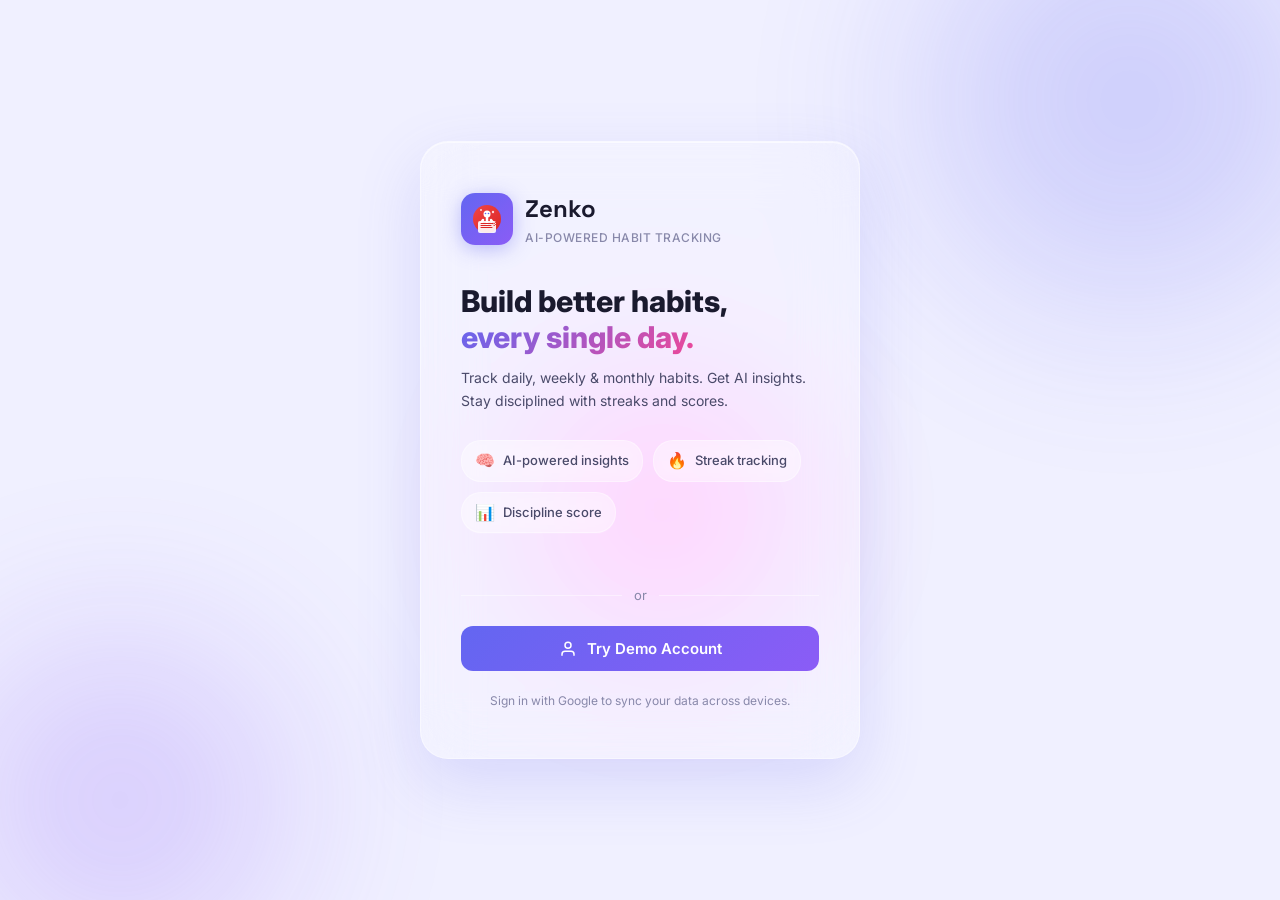
==== habit-tracker/index.html @ f81b82a5 "feat: prepare for production deployment - Replace Gemini with OpenRouter (GPT-3.5 Turbo) integration" ====
<!DOCTYPE html>
<html lang="en" data-theme="light">
<head>
  <!-- Apply saved theme BEFORE any paint to avoid flash -->
  <script>(function(){var t=localStorage.getItem('hf_theme')||'light';document.documentElement.setAttribute('data-theme',t);}());</script>
  <meta charset="UTF-8" />
  <meta name="viewport" content="width=device-width, initial-scale=1.0" />
  <title>Zenko – AI Habit Tracker</title>
  <meta name="description" content="Track your daily, weekly, and monthly habits with AI-powered insights, streaks, and discipline scores." />
  <link rel="preconnect" href="https://fonts.googleapis.com" />
  <link rel="preconnect" href="https://fonts.gstatic.com" crossorigin />
  <link href="https://fonts.googleapis.com/css2?family=Inter:wght@300;400;500;600;700;800;900&family=Space+Grotesk:wght@400;500;600;700&display=swap" rel="stylesheet" />
  <link rel="stylesheet" href="style.css" />
  <!-- Google Identity Services SDK -->
  <script src="https://accounts.google.com/gsi/client" async defer></script>
  <!-- ⬇ Real Google OAuth Client ID for Zenko -->
  <script>window.GOOGLE_CLIENT_ID = '1030369850903-aqsp9h3spff8b8r5gfec13eg83pk0k6g.apps.googleusercontent.com';</script>
</head>
<body>

  <!-- ═══════════════════════════════════════
       AUTH SCREEN
  ═══════════════════════════════════════ -->
  <div class="auth-screen" id="authScreen">
    <div class="auth-bg">
      <div class="auth-orb orb1"></div>
      <div class="auth-orb orb2"></div>
      <div class="auth-orb orb3"></div>
    </div>
    <div class="auth-card">
      <div class="auth-logo">
        <div class="logo-icon">
          <svg width="32" height="32" viewBox="0 0 32 32" fill="none">
            <!-- Purple gradient background circle -->
            <defs>
              <linearGradient id="logoGrad" x1="4" y1="3" x2="28" y2="29" gradientUnits="userSpaceOnUse">
                <stop stop-color="#ef4444"/>
                <stop offset="1" stop-color="#dc2626"/>
              </linearGradient>
            </defs>
            <circle cx="16" cy="16" r="14" fill="url(#logoGrad)" />

            <!-- Person icon - focused worker/tracker -->
            <!-- Head -->
            <circle cx="16" cy="11" r="3.5" fill="white" />
            <!-- Body -->
            <path d="M16 14.5 L16 21" stroke="white" stroke-width="2.5" stroke-linecap="round"/>
            <!-- Arms holding notebook/tracker -->
            <path d="M12 17 L10 20 M20 17 L22 20" stroke="white" stroke-width="2.5" stroke-linecap="round"/>
            <!-- Notebook/tracker in hands -->
            <rect x="7" y="18" width="18" height="12" rx="2" fill="white" opacity="0.9"/>
            <!-- Checklist lines on tracker -->
            <line x1="10" y1="20.5" x2="22" y2="20.5" stroke="#dc2626" stroke-width="1" stroke-linecap="round"/>
            <line x1="10" y1="22.5" x2="20" y2="22.5" stroke="#dc2626" stroke-width="1" stroke-linecap="round"/>
            <line x1="10" y1="24.5" x2="21" y2="24.5" stroke="#dc2626" stroke-width="1" stroke-linecap="round"/>
            <!-- Checkmarks on completed tasks -->
            <path d="M22.5 20 L23.2 20.7 L24.5 19.4" stroke="#dc2626" stroke-width="1" stroke-linecap="round" stroke-linejoin="round" fill="none"/>
            <path d="M22.5 22 L23.2 22.7 L24.5 21.4" stroke="#dc2626" stroke-width="1" stroke-linecap="round" stroke-linejoin="round" fill="none"/>
            <!-- Focus sparkles (concentration/dedication) -->
            <circle cx="10" cy="7" r="1" fill="rgba(255,255,255,0.8)"/>
            <circle cx="22" cy="9" r="1.2" fill="rgba(255,255,255,0.8)"/>
            <!-- Eyes focused (determined look) -->
            <circle cx="14.5" cy="10.5" r="0.8" fill="#6366f1"/>
            <circle cx="17.5" cy="10.5" r="0.8" fill="#6366f1"/>
          </svg>
        </div>
        <div>
          <h1 class="auth-brand">Zenko</h1>
          <p class="auth-tagline">AI-Powered Habit Tracking</p>
        </div>
      </div>

      <div class="auth-hero">
        <h2 class="auth-title">Build better habits,<br /><span class="gradient-text">every single day.</span></h2>
        <p class="auth-desc">Track daily, weekly & monthly habits. Get AI insights. Stay disciplined with streaks and scores.</p>
      </div>

      <div class="auth-features">
        <div class="auth-feature"><span class="feat-icon">🧠</span><span>AI-powered insights</span></div>
        <div class="auth-feature"><span class="feat-icon">🔥</span><span>Streak tracking</span></div>
        <div class="auth-feature"><span class="feat-icon">📊</span><span>Discipline score</span></div>
      </div>

      <div class="auth-actions">
        <!-- Real Google Sign-In button rendered by Google Identity Services SDK -->
        <div id="googleOneTapContainer"></div>

        <div class="auth-divider"><span>or</span></div>

        <button class="demo-btn" id="demoSignInBtn">
          <svg width="18" height="18" viewBox="0 0 24 24" fill="none" stroke="currentColor" stroke-width="2">
            <path d="M20 21v-2a4 4 0 0 0-4-4H8a4 4 0 0 0-4 4v2"/>
            <circle cx="12" cy="7" r="4"/>
          </svg>
          Try Demo Account
        </button>
      </div>

      <p class="auth-note">Sign in with Google to sync your data across devices.</p>
    </div>
  </div>

  <!-- ═══════════════════════════════════════
       MAIN APP
  ═══════════════════════════════════════ -->
  <div class="app" id="mainApp" style="display:none;">

    <!-- SIDEBAR -->
    <aside class="sidebar" id="sidebar">
      <div class="sidebar-top">
        <div class="sidebar-logo">
          <div class="logo-icon-sm">
            <svg width="20" height="20" viewBox="0 0 32 32" fill="none">
              <!-- Purple gradient background circle -->
              <defs>
                <linearGradient id="logoGrad2" x1="4" y1="3" x2="28" y2="29" gradientUnits="userSpaceOnUse">
                  <stop stop-color="#6366f1"/>
                  <stop offset="1" stop-color="#8b5cf6"/>
                </linearGradient>
              </defs>
              <circle cx="16" cy="16" r="14" fill="url(#logoGrad2)" />

              <!-- Person icon - focused worker/tracker -->
              <!-- Head -->
              <circle cx="16" cy="11" r="3.5" fill="white" />
              <!-- Body -->
              <path d="M16 14.5 L16 21" stroke="white" stroke-width="2.5" stroke-linecap="round"/>
              <!-- Arms holding notebook/tracker -->
              <path d="M12 17 L10 20 M20 17 L22 20" stroke="white" stroke-width="2.5" stroke-linecap="round"/>
              <!-- Notebook/tracker in hands -->
              <rect x="7" y="18" width="18" height="12" rx="2" fill="white" opacity="0.9"/>
              <!-- Checklist lines on tracker -->
              <line x1="10" y1="20.5" x2="22" y2="20.5" stroke="#6366f1" stroke-width="1" stroke-linecap="round"/>
              <line x1="10" y1="22.5" x2="20" y2="22.5" stroke="#6366f1" stroke-width="1" stroke-linecap="round"/>
              <line x1="10" y1="24.5" x2="21" y2="24.5" stroke="#6366f1" stroke-width="1" stroke-linecap="round"/>
              <!-- Checkmarks on completed tasks -->
              <path d="M22.5 20 L23.2 20.7 L24.5 19.4" stroke="#6366f1" stroke-width="1" stroke-linecap="round" stroke-linejoin="round" fill="none"/>
              <path d="M22.5 22 L23.2 22.7 L24.5 21.4" stroke="#6366f1" stroke-width="1" stroke-linecap="round" stroke-linejoin="round" fill="none"/>
              <!-- Focus sparkles -->
              <circle cx="10" cy="7" r="1" fill="rgba(255,255,255,0.8)"/>
              <circle cx="22" cy="9" r="1.2" fill="rgba(255,255,255,0.8)"/>
              <!-- Eyes focused -->
              <circle cx="14.5" cy="10.5" r="0.8" fill="#dc2626"/>
              <circle cx="17.5" cy="10.5" r="0.8" fill="#dc2626"/>
            </svg>
          </div>
          <span class="logo-text">Zenko</span>
        </div>
        <button class="sidebar-close" id="sidebarClose">
          <svg width="18" height="18" viewBox="0 0 24 24" fill="none" stroke="currentColor" stroke-width="2">
            <line x1="18" y1="6" x2="6" y2="18"/><line x1="6" y1="6" x2="18" y2="18"/>
          </svg>
        </button>
      </div>

      <nav class="sidebar-nav">
        <button class="nav-btn active" data-view="dashboard" id="navDashboard">
          <svg width="18" height="18" viewBox="0 0 24 24" fill="none" stroke="currentColor" stroke-width="2">
            <rect x="3" y="3" width="7" height="7" rx="1"/><rect x="14" y="3" width="7" height="7" rx="1"/>
            <rect x="14" y="14" width="7" height="7" rx="1"/><rect x="3" y="14" width="7" height="7" rx="1"/>
          </svg>
          <span>Dashboard</span>
        </button>
        <button class="nav-btn" data-view="today" id="navToday">
          <svg width="18" height="18" viewBox="0 0 24 24" fill="none" stroke="currentColor" stroke-width="2">
            <circle cx="12" cy="12" r="10"/><polyline points="12 6 12 12 16 14"/>
          </svg>
          <span>Today</span>
          <span class="nav-badge" id="todayBadge">0</span>
        </button>
        <button class="nav-btn" data-view="weekly" id="navWeekly">
          <svg width="18" height="18" viewBox="0 0 24 24" fill="none" stroke="currentColor" stroke-width="2">
            <rect x="3" y="4" width="18" height="18" rx="2"/><line x1="16" y1="2" x2="16" y2="6"/>
            <line x1="8" y1="2" x2="8" y2="6"/><line x1="3" y1="10" x2="21" y2="10"/>
          </svg>
          <span>Weekly</span>
        </button>
        <button class="nav-btn" data-view="monthly" id="navMonthly">
          <svg width="18" height="18" viewBox="0 0 24 24" fill="none" stroke="currentColor" stroke-width="2">
            <rect x="3" y="4" width="18" height="18" rx="2"/><line x1="16" y1="2" x2="16" y2="6"/>
            <line x1="8" y1="2" x2="8" y2="6"/><line x1="3" y1="10" x2="21" y2="10"/>
            <line x1="3" y1="16" x2="21" y2="16"/>
          </svg>
          <span>Monthly</span>
        </button>
        <button class="nav-btn" data-view="ai" id="navAI">
          <svg width="18" height="18" viewBox="0 0 24 24" fill="none" stroke="currentColor" stroke-width="2">
            <path d="M12 2a7 7 0 0 1 7 7c0 2.38-1.19 4.47-3 5.74V17a1 1 0 0 1-1 1H9a1 1 0 0 1-1-1v-2.26C6.19 13.47 5 11.38 5 9a7 7 0 0 1 7-7z"/>
            <line x1="9" y1="21" x2="15" y2="21"/>
          </svg>
          <span>AI Coach</span>
          <span class="ai-badge">AI</span>
        </button>
        <button class="nav-btn" data-view="social" id="navSocial">
          <svg width="18" height="18" viewBox="0 0 24 24" fill="none" stroke="currentColor" stroke-width="2">
            <path d="M17 21v-2a4 4 0 0 0-4-4H5a4 4 0 0 0-4 4v2"/><circle cx="9" cy="7" r="4"/>
            <path d="M23 21v-2a4 4 0 0 0-3-3.87"/><path d="M16 3.13a4 4 0 0 1 0 7.75"/>
          </svg>
          <span>Social</span>
          <span class="nav-badge" id="socialBadge" style="display:none">!</span>
        </button>
        <button class="nav-btn" data-view="game" id="navGame">
          <svg width="18" height="18" viewBox="0 0 24 24" fill="none" stroke="currentColor" stroke-width="2">
            <rect x="2" y="6" width="20" height="12" rx="2"/>
            <path d="M10 10h4m-2-2v4"/><circle cx="17.5" cy="12" r=".5" fill="currentColor"/>
          </svg>
          <span>Game</span>
          <span class="ai-badge" style="background:linear-gradient(135deg,#f97316,#eab308)">XP</span>
        </button>
        <button class="nav-btn" data-view="habits" id="navHabits">
          <svg width="18" height="18" viewBox="0 0 24 24" fill="none" stroke="currentColor" stroke-width="2">
            <line x1="8" y1="6" x2="21" y2="6"/><line x1="8" y1="12" x2="21" y2="12"/>
            <line x1="8" y1="18" x2="21" y2="18"/><line x1="3" y1="6" x2="3.01" y2="6"/>
            <line x1="3" y1="12" x2="3.01" y2="12"/><line x1="3" y1="18" x2="3.01" y2="18"/>
          </svg>
          <span>All Habits</span>
        </button>
      </nav>

      <div class="sidebar-bottom">
        <div class="user-card" id="sidebarUser">
          <img class="user-avatar" id="sidebarAvatar" src="" alt="User" />
          <div class="user-info">
            <div class="user-name" id="sidebarName">User</div>
            <div class="user-email" id="sidebarEmail">user@email.com</div>
          </div>
        </div>
        <button class="signout-btn" id="signOutBtn">
          <svg width="16" height="16" viewBox="0 0 24 24" fill="none" stroke="currentColor" stroke-width="2">
            <path d="M9 21H5a2 2 0 0 1-2-2V5a2 2 0 0 1 2-2h4"/>
            <polyline points="16 17 21 12 16 7"/><line x1="21" y1="12" x2="9" y2="12"/>
          </svg>
          Sign Out
        </button>
      </div>
    </aside>

    <!-- MAIN CONTENT -->
    <div class="main-wrapper">

      <!-- TOPBAR -->
      <header class="topbar">
        <button class="menu-btn" id="menuBtn">
          <svg width="22" height="22" viewBox="0 0 24 24" fill="none" stroke="currentColor" stroke-width="2">
            <line x1="3" y1="6" x2="21" y2="6"/><line x1="3" y1="12" x2="21" y2="12"/><line x1="3" y1="18" x2="21" y2="18"/>
          </svg>
        </button>
        <div class="topbar-title">
          <h1 class="page-title" id="pageTitle">Dashboard</h1>
          <p class="page-date" id="pageDate"></p>
        </div>
        <div class="topbar-actions">
          <button class="add-btn" id="addHabitTopBtn">
            <svg width="16" height="16" viewBox="0 0 24 24" fill="none" stroke="currentColor" stroke-width="2.5">
              <line x1="12" y1="5" x2="12" y2="19"/><line x1="5" y1="12" x2="19" y2="12"/>
            </svg>
            <span>Add Habit</span>
          </button>
          <button class="theme-btn" id="themeToggle" title="Toggle theme">
            <svg class="sun-icon" width="18" height="18" viewBox="0 0 24 24" fill="none" stroke="currentColor" stroke-width="2">
              <circle cx="12" cy="12" r="5"/>
              <line x1="12" y1="1" x2="12" y2="3"/><line x1="12" y1="21" x2="12" y2="23"/>
              <line x1="4.22" y1="4.22" x2="5.64" y2="5.64"/><line x1="18.36" y1="18.36" x2="19.78" y2="19.78"/>
              <line x1="1" y1="12" x2="3" y2="12"/><line x1="21" y1="12" x2="23" y2="12"/>
              <line x1="4.22" y1="19.78" x2="5.64" y2="18.36"/><line x1="18.36" y1="5.64" x2="19.78" y2="4.22"/>
            </svg>
            <svg class="moon-icon" width="18" height="18" viewBox="0 0 24 24" fill="none" stroke="currentColor" stroke-width="2" style="display:none">
              <path d="M21 12.79A9 9 0 1 1 11.21 3 7 7 0 0 0 21 12.79z"/>
            </svg>
          </button>
          <div class="topbar-avatar" id="topbarAvatar">
            <img id="topbarAvatarImg" src="" alt="User" />
          </div>
        </div>
      </header>

      <!-- VIEWS CONTAINER -->
      <main class="content">

        <!-- ──────── DASHBOARD VIEW ──────── -->
        <section class="view active" id="dashboardView">
          <!-- Stats Row -->
          <div class="stats-grid">
            <div class="stat-card" id="statTotal">
              <div class="stat-icon purple">
                <svg width="22" height="22" viewBox="0 0 24 24" fill="none" stroke="currentColor" stroke-width="2">
                  <path d="M9 11l3 3L22 4"/><path d="M21 12v7a2 2 0 0 1-2 2H5a2 2 0 0 1-2-2V5a2 2 0 0 1 2-2h11"/>
                </svg>
              </div>
              <div class="stat-info">
                <div class="stat-value" id="statTotalVal">0</div>
                <div class="stat-label">Total Habits</div>
              </div>
            </div>
            <div class="stat-card" id="statToday">
              <div class="stat-icon green">
                <svg width="22" height="22" viewBox="0 0 24 24" fill="none" stroke="currentColor" stroke-width="2">
                  <polyline points="20 6 9 17 4 12"/>
                </svg>
              </div>
              <div class="stat-info">
                <div class="stat-value" id="statTodayVal">0</div>
                <div class="stat-label">Done Today</div>
              </div>
            </div>
            <div class="stat-card" id="statStreak">
              <div class="stat-icon orange">
                <svg width="22" height="22" viewBox="0 0 24 24" fill="none" stroke="currentColor" stroke-width="2">
                  <path d="M8.5 14.5A2.5 2.5 0 0 0 11 12c0-1.38-.5-2-1-3-1.072-2.143-.224-4.054 2-6 .5 2.5 2 4.9 4 6.5 2 1.6 3 3.5 3 5.5a7 7 0 1 1-14 0c0-1.153.433-2.294 1-3a2.5 2.5 0 0 0 2.5 2.5z"/>
                </svg>
              </div>
              <div class="stat-info">
                <div class="stat-value" id="statStreakVal">0</div>
                <div class="stat-label">Best Streak</div>
              </div>
            </div>
            <div class="stat-card highlight" id="statDiscipline">
              <div class="stat-icon blue">
                <svg width="22" height="22" viewBox="0 0 24 24" fill="none" stroke="currentColor" stroke-width="2">
                  <line x1="18" y1="20" x2="18" y2="10"/><line x1="12" y1="20" x2="12" y2="4"/>
                  <line x1="6" y1="20" x2="6" y2="14"/>
                </svg>
              </div>
              <div class="stat-info">
                <div class="stat-value" id="statDisciplineVal">0%</div>
                <div class="stat-label">Discipline Score</div>
              </div>
            </div>
          </div>

          <!-- Progress Bar -->
          <div class="progress-section card">
            <div class="progress-header">
              <div>
                <h3 class="card-title">Today's Progress</h3>
                <p class="card-subtitle" id="progressSubtitle">Complete your habits to build momentum</p>
              </div>
              <div class="progress-pct" id="progressPct">0%</div>
            </div>
            <div class="progress-bar-wrap">
              <div class="progress-bar-track">
                <div class="progress-bar-fill" id="progressBarFill" style="width:0%"></div>
              </div>
            </div>
            <div class="progress-dots" id="progressDots"></div>
          </div>

          <!-- Two-column: Today's Habits + Weekly Heatmap -->
          <div class="dash-grid">
            <div class="card">
              <div class="card-header">
                <h3 class="card-title">Today's Habits</h3>
                <button class="add-mini-btn" id="addFromDash">+ Add</button>
              </div>
              <div class="dash-habits-list" id="dashHabitsList">
                <div class="empty-state">
                  <div class="empty-icon">📋</div>
                  <p>No habits yet.<br/>Add your first habit!</p>
                </div>
              </div>
            </div>
            <div class="card">
              <div class="card-header">
                <h3 class="card-title">Weekly Overview</h3>
              </div>
              <div class="weekly-heatmap" id="weeklyHeatmap"></div>
              <div class="heatmap-legend">
                <span>Less</span>
                <div class="legend-dots">
                  <div class="ld ld0"></div><div class="ld ld1"></div>
                  <div class="ld ld2"></div><div class="ld ld3"></div>
                </div>
                <span>More</span>
              </div>
            </div>
          </div>

          <!-- Streaks Leaderboard -->
          <div class="card">
            <div class="card-header">
              <h3 class="card-title">🏆 Streak Leaderboard</h3>
            </div>
            <div class="streak-list" id="streakList"></div>
          </div>
        </section>

        <!-- ──────── TODAY VIEW ──────── -->
        <section class="view" id="todayView">
          <div class="view-intro card">
            <div class="view-intro-content">
              <div>
                <h2 class="view-intro-title" id="todayGreeting">Good Morning! 👋</h2>
                <p class="view-intro-sub">Here are your habits for today. Check them off as you complete them.</p>
              </div>
              <div class="today-score">
                <div class="score-ring" id="scoreRing">
                  <svg width="80" height="80" viewBox="0 0 80 80">
                    <circle cx="40" cy="40" r="32" fill="none" stroke="var(--border)" stroke-width="6"/>
                    <circle cx="40" cy="40" r="32" fill="none" stroke="url(#scoreGrad)" stroke-width="6"
                      stroke-dasharray="201" stroke-dashoffset="201" id="scoreCircle"
                      stroke-linecap="round" transform="rotate(-90 40 40)"/>
                    <defs>
                      <linearGradient id="scoreGrad" x1="0" y1="0" x2="1" y2="1">
                        <stop offset="0%" stop-color="#ef4444"/>
                        <stop offset="100%" stop-color="#dc2626"/>
                      </linearGradient>
                    </defs>
                  </svg>
                  <div class="score-text" id="scoreText">0%</div>
                </div>
              </div>
            </div>
          </div>

          <div class="filter-tabs">
            <button class="filter-tab active" data-filter="all">All</button>
            <button class="filter-tab" data-filter="daily">Daily</button>
            <button class="filter-tab" data-filter="weekly">Weekly</button>
            <button class="filter-tab" data-filter="monthly">Monthly</button>
          </div>

          <div class="habits-check-list" id="todayHabitsList">
            <div class="empty-state">
              <div class="empty-icon">🎯</div>
              <p>No habits for today. Add one!</p>
            </div>
          </div>
        </section>

        <!-- ──────── WEEKLY VIEW ──────── -->
        <section class="view" id="weeklyView">
          <div class="week-nav card">
            <button class="week-arrow" id="prevWeek">
              <svg width="16" height="16" viewBox="0 0 24 24" fill="none" stroke="currentColor" stroke-width="2">
                <polyline points="15 18 9 12 15 6"/>
              </svg>
            </button>
            <h3 id="weekLabel">This Week</h3>
            <button class="week-arrow" id="nextWeek">
              <svg width="16" height="16" viewBox="0 0 24 24" fill="none" stroke="currentColor" stroke-width="2">
                <polyline points="9 18 15 12 9 6"/>
              </svg>
            </button>
          </div>
          <div class="week-grid-wrapper card">
            <div class="week-grid" id="weekGrid">
              <!-- Generated by JS -->
            </div>
          </div>
        </section>

        <!-- ──────── MONTHLY VIEW ──────── -->
        <section class="view" id="monthlyView">
          <div class="month-nav card">
            <button class="week-arrow" id="prevMonth">
              <svg width="16" height="16" viewBox="0 0 24 24" fill="none" stroke="currentColor" stroke-width="2">
                <polyline points="15 18 9 12 15 6"/>
              </svg>
            </button>
            <h3 id="monthLabel">April 2026</h3>
            <button class="week-arrow" id="nextMonth">
              <svg width="16" height="16" viewBox="0 0 24 24" fill="none" stroke="currentColor" stroke-width="2">
                <polyline points="9 18 15 12 9 6"/>
              </svg>
            </button>
          </div>
          <div class="month-grid-wrapper card">
            <div class="month-habit-select">
              <label class="select-label">Viewing habit:</label>
              <select class="habit-select" id="monthHabitSelect">
                <option value="">Select a habit...</option>
              </select>
            </div>
            <div class="month-calendar" id="monthCalendar"></div>
          </div>
          <div class="month-stats-row" id="monthStatsRow"></div>
        </section>



        <!-- ──────── AI COACH VIEW (upgraded) ──────── -->
        <section class="view" id="aiView">
          <div class="ai-header card">
            <div class="ai-header-content">
              <div class="ai-avatar">
                <svg width="28" height="28" viewBox="0 0 24 24" fill="none" stroke="white" stroke-width="2">
                  <path d="M12 2a7 7 0 0 1 7 7c0 2.38-1.19 4.47-3 5.74V17a1 1 0 0 1-1 1H9a1 1 0 0 1-1-1v-2.26C6.19 13.47 5 11.38 5 9a7 7 0 0 1 7-7z"/>
                  <line x1="9" y1="21" x2="15" y2="21"/>
                </svg>
              </div>
              <div>
                <h2 class="ai-title">AI Coach <span id="aiKeyBadge" class="ai-key-badge">Demo Mode</span></h2>
                <p class="ai-subtitle">Real OpenRouter AI (GPT-3.5 Turbo) · Habit Autopsy · DNA Profile · Predictive Alerts</p>
              </div>
            </div>
            <button class="refresh-ai-btn" id="refreshAI">
              <svg width="16" height="16" viewBox="0 0 24 24" fill="none" stroke="currentColor" stroke-width="2">
                <polyline points="23 4 23 10 17 10"/><path d="M20.49 15a9 9 0 1 1-2.12-9.36L23 10"/>
              </svg> Refresh
            </button>
          </div>
          <!-- AI Insights Grid -->
          <div class="ai-grid" id="aiInsightsGrid"></div>
          <!-- Habit Autopsy -->
          <div class="card ai-feature-card">
            <div class="card-header">
              <div><h3 class="card-title">🔬 Habit Autopsy</h3><p class="card-subtitle">When a streak breaks, AI tells you exactly what went wrong</p></div>
              <button class="ai-action-btn" id="runAutopsyBtn">Analyze</button>
            </div>
            <div class="ai-select-row">
              <select class="form-select" id="autopsyHabitSelect" style="flex:1"><option value="">Select a habit...</option></select>
              <input type="text" class="form-input" id="autopsyReason" placeholder="What happened? (optional)" style="flex:2" />
            </div>
            <div class="ai-result" id="autopsyResult" style="display:none"></div>
          </div>
          <!-- Habit DNA -->
          <div class="card ai-feature-card">
            <div class="card-header">
              <div><h3 class="card-title">🧬 Habit DNA Profile</h3><p class="card-subtitle">Your personal habit personality with custom strategies</p></div>
              <button class="ai-action-btn" id="runDNABtn">Generate</button>
            </div>
            <div class="ai-result" id="dnaResult" style="display:none"></div>
          </div>
          <!-- Predictive Alerts -->
          <div class="card ai-feature-card">
            <div class="card-header">
              <div><h3 class="card-title">⚡ Predictive Failure Alerts</h3><p class="card-subtitle">AI detects warning signs before you skip a habit</p></div>
              <button class="ai-action-btn" id="runAlertBtn">Scan Now</button>
            </div>
            <div class="ai-result" id="alertResult" style="display:none"></div>
          </div>
          <!-- AI Chat -->
          <div class="ai-chat card">
            <h3 class="card-title">💬 Ask Your AI Coach</h3>
            <div class="chat-messages" id="chatMessages">
              <div class="chat-msg ai-msg"><div class="chat-bubble">Hi! I'm your AI Habit Coach powered by OpenRouter (GPT-3.5 Turbo). Ask me anything about your habits!</div></div>
            </div>
            <div class="chat-input-row">
              <input class="chat-input" id="chatInput" type="text" placeholder="Ask about your habits..." />
              <button class="chat-send" id="chatSend">
                <svg width="18" height="18" viewBox="0 0 24 24" fill="none" stroke="currentColor" stroke-width="2">
                  <line x1="22" y1="2" x2="11" y2="13"/><polygon points="22 2 15 22 11 13 2 9 22 2"/>
                </svg>
              </button>
            </div>
          </div>
        </section>

        <!-- ──────── SOCIAL VIEW ──────── -->
        <section class="view" id="socialView">
          <div class="social-header card">
            <h2 class="card-title" style="font-size:20px">🌍 Social Hub</h2>
            <p class="card-subtitle">Duels · Accountability Bonds · Anonymous Global Feed</p>
          </div>
          <div class="social-tabs">
            <button class="social-tab active" data-stab="feed">📡 Live Feed</button>
            <button class="social-tab" data-stab="duels">⚔️ Habit Duels</button>
            <button class="social-tab" data-stab="bonds">🤝 Accountability</button>
          </div>
          <!-- Feed -->
          <div class="social-panel active" id="stab-feed">
            <div class="card" style="padding:16px">
              <div class="card-header">
                <div><h3 class="card-title">🌐 Global Habit Feed</h3><p class="card-subtitle">Real-time anonymous completions from around the world</p></div>
                <div class="feed-live-dot"><span></span>LIVE</div>
              </div>
              <div class="feed-list" id="globalFeed"><div class="feed-loading">🔄 Loading feed...</div></div>
            </div>
          </div>
          <!-- Duels -->
          <div class="social-panel" id="stab-duels">
            <div class="card">
              <div class="card-header">
                <div><h3 class="card-title">⚔️ Habit Duels</h3><p class="card-subtitle">Challenge anyone to a 30-day duel. Loser sends a reward!</p></div>
                <button class="ai-action-btn" id="createDuelBtn">+ New Duel</button>
              </div>
              <div id="duelsList"><div class="feed-loading">Loading duels...</div></div>
            </div>
            <div class="card" id="joinDuelCard">
              <h3 class="card-title">🔗 Join a Duel</h3>
              <div class="ai-select-row" style="margin-top:12px">
                <input type="text" class="form-input" id="duelCodeInput" placeholder="Enter invite code (e.g. AB12CD34)" style="flex:2" />
                <button class="ai-action-btn" id="joinDuelBtn">Join</button>
              </div>
            </div>
          </div>
          <!-- Bonds -->
          <div class="social-panel" id="stab-bonds">
            <div class="card">
              <div class="card-header">
                <div><h3 class="card-title">🤝 Accountability Bonds</h3><p class="card-subtitle">If either person misses — both lose their streak. Real accountability.</p></div>
                <button class="ai-action-btn" id="createBondBtn">+ New Bond</button>
              </div>
              <div id="bondsList"><div class="feed-loading">Loading bonds...</div></div>
            </div>
          </div>
        </section>

        <!-- ──────── GAME VIEW ──────── -->
        <section class="view" id="gameView">
          <!-- XP / Level Card -->
          <div class="game-level-card card">
            <div class="level-left">
              <div class="level-badge" id="levelBadge">Lv.1</div>
              <div>
                <div class="level-title" id="levelTitle">Habit Novice</div>
                <div class="level-xp" id="levelXP">0 / 100 XP</div>
              </div>
            </div>
            <div class="level-right">
              <div class="token-group">
                <span class="token-icon">🛡️</span>
                <span id="tokenCount">3</span>
                <span class="token-label">Freeze Tokens</span>
              </div>
            </div>
          </div>
          <div class="level-bar-track"><div class="level-bar-fill" id="levelBarFill" style="width:0%"></div></div>

          <!-- Skill Trees -->
          <div class="card">
            <h3 class="card-title" style="margin-bottom:16px">🌳 Skill Trees</h3>
            <div class="skill-trees-grid">
              <div class="skill-tree" data-skill="health">
                <div class="skill-tree-icon">❤️</div>
                <div class="skill-tree-name">Health</div>
                <div class="skill-tree-level" id="healthLevel">Level 1</div>
                <div class="skill-bar-track"><div class="skill-bar-fill" id="healthBar" style="width:0%;background:linear-gradient(90deg,#ef4444,#f97316)"></div></div>
                <div class="skill-unlocks" id="healthUnlocks">🔒 Keep going to unlock</div>
              </div>
              <div class="skill-tree" data-skill="mind">
                <div class="skill-tree-icon">🧠</div>
                <div class="skill-tree-name">Mind</div>
                <div class="skill-tree-level" id="mindLevel">Level 1</div>
                <div class="skill-bar-track"><div class="skill-bar-fill" id="mindBar" style="width:0%;background:linear-gradient(90deg,#6366f1,#8b5cf6)"></div></div>
                <div class="skill-unlocks" id="mindUnlocks">🔒 Keep going to unlock</div>
              </div>
              <div class="skill-tree" data-skill="wealth">
                <div class="skill-tree-icon">💰</div>
                <div class="skill-tree-name">Wealth</div>
                <div class="skill-tree-level" id="wealthLevel">Level 1</div>
                <div class="skill-bar-track"><div class="skill-bar-fill" id="wealthBar" style="width:0%;background:linear-gradient(90deg,#22c55e,#14b8a6)"></div></div>
                <div class="skill-unlocks" id="wealthUnlocks">🔒 Keep going to unlock</div>
              </div>
            </div>
          </div>

          <!-- Streak Insurance -->
          <div class="card">
            <div class="card-header">
              <div><h3 class="card-title">🛡️ Streak Insurance</h3><p class="card-subtitle">Use a freeze token to protect a streak when you miss a day</p></div>
              <button class="ai-action-btn" id="useTokenBtn">Use Token 🛡️</button>
            </div>
            <div class="token-info">
              <div class="token-display" id="tokenDisplay"></div>
              <p class="token-tip">Earn tokens by completing <strong>bonus habits</strong> or achieving <strong>7-day streaks</strong></p>
            </div>
          </div>

          <!-- Habit Quests -->
          <div class="card">
            <div class="card-header">
              <div><h3 class="card-title">⚡ Habit Quests</h3><p class="card-subtitle">Weekly AI-generated challenges with XP rewards</p></div>
              <button class="ai-action-btn" id="refreshQuestsBtn">New Quests</button>
            </div>
            <div class="quests-grid" id="questsGrid"><div class="feed-loading">Loading quests...</div></div>
          </div>
        </section>

        <!-- ──────── ALL HABITS VIEW ──────── -->
        <section class="view" id="habitsView">
          <div class="habits-toolbar">
            <div class="search-wrap">
              <svg width="16" height="16" viewBox="0 0 24 24" fill="none" stroke="currentColor" stroke-width="2">
                <circle cx="11" cy="11" r="8"/><line x1="21" y1="21" x2="16.65" y2="16.65"/>
              </svg>
              <input type="text" class="search-input" id="habitSearch" placeholder="Search habits..." />
            </div>
            <div class="filter-tabs">
              <button class="filter-tab active" data-freq="all">All</button>
              <button class="filter-tab" data-freq="daily">Daily</button>
              <button class="filter-tab" data-freq="weekly">Weekly</button>
              <button class="filter-tab" data-freq="monthly">Monthly</button>
            </div>
          </div>
          <div class="all-habits-grid" id="allHabitsGrid">
            <div class="empty-state">
              <div class="empty-icon">📝</div>
              <p>No habits yet. Create your first one!</p>
              <button class="btn-primary mt-2" id="addFromHabits">+ Add Habit</button>
            </div>
          </div>
        </section>

      </main>
    </div>

    <!-- FAB -->
    <button class="fab" id="fabBtn">
      <svg width="24" height="24" viewBox="0 0 24 24" fill="none" stroke="currentColor" stroke-width="2.5">
        <line x1="12" y1="5" x2="12" y2="19"/><line x1="5" y1="12" x2="19" y2="12"/>
      </svg>
    </button>
  </div>

  <!-- ═══════════════════════════════════════
       ADD / EDIT HABIT MODAL
  ═══════════════════════════════════════ -->
  <div class="modal-overlay" id="habitModalOverlay">
    <div class="modal-box" id="habitModal">
      <div class="modal-header">
        <h3 class="modal-title" id="modalTitle">Add New Habit</h3>
        <button class="modal-close" id="modalClose">
          <svg width="18" height="18" viewBox="0 0 24 24" fill="none" stroke="currentColor" stroke-width="2">
            <line x1="18" y1="6" x2="6" y2="18"/><line x1="6" y1="6" x2="18" y2="18"/>
          </svg>
        </button>
      </div>
      <form class="modal-form" id="habitForm" novalidate>
        <div class="form-group">
          <label class="form-label">Habit Name *</label>
          <div class="input-with-emoji">
            <button type="button" class="emoji-picker-btn" id="emojiBtn">😊</button>
            <input type="text" class="form-input" id="habitName" placeholder="e.g., Morning Run" required maxlength="50" />
          </div>
          <div class="emoji-grid" id="emojiGrid" style="display:none"></div>
        </div>
        <div class="form-row">
          <div class="form-group">
            <label class="form-label">Category</label>
            <select class="form-select" id="habitCategory">
              <option value="health">🏃 Health & Fitness</option>
              <option value="mind">🧘 Mindfulness</option>
              <option value="learn">📚 Learning</option>
              <option value="work">💼 Productivity</option>
              <option value="social">👥 Social</option>
              <option value="finance">💰 Finance</option>
              <option value="sleep">😴 Sleep</option>
              <option value="custom">⭐ Custom</option>
            </select>
          </div>
          <div class="form-group">
            <label class="form-label">Frequency *</label>
            <div class="freq-pills">
              <label class="freq-pill">
                <input type="radio" name="frequency" value="daily" checked />
                <span>Daily</span>
              </label>
              <label class="freq-pill">
                <input type="radio" name="frequency" value="weekly" />
                <span>Weekly</span>
              </label>
              <label class="freq-pill">
                <input type="radio" name="frequency" value="monthly" />
                <span>Monthly</span>
              </label>
            </div>
          </div>
        </div>
        <div class="form-group" id="timeGroup">
          <label class="form-label">Reminder Time (optional)</label>
          <input type="time" class="form-input" id="habitTime" />
        </div>
        <div class="form-group">
          <label class="form-label">Color</label>
          <div class="color-picker" id="colorPicker">
            <div class="color-dot selected" data-color="#6366f1" style="background:#6366f1"></div>
            <div class="color-dot" data-color="#8b5cf6" style="background:#8b5cf6"></div>
            <div class="color-dot" data-color="#ec4899" style="background:#ec4899"></div>
            <div class="color-dot" data-color="#ef4444" style="background:#ef4444"></div>
            <div class="color-dot" data-color="#f97316" style="background:#f97316"></div>
            <div class="color-dot" data-color="#eab308" style="background:#eab308"></div>
            <div class="color-dot" data-color="#22c55e" style="background:#22c55e"></div>
            <div class="color-dot" data-color="#06b6d4" style="background:#06b6d4"></div>
            <div class="color-dot" data-color="#14b8a6" style="background:#14b8a6"></div>
          </div>
        </div>
        <div class="form-group">
          <label class="form-label">Description (optional)</label>
          <textarea class="form-input form-textarea" id="habitDesc" placeholder="Why is this habit important to you?" rows="2"></textarea>
        </div>
        <div class="modal-footer">
          <button type="button" class="btn-secondary" id="cancelHabit">Cancel</button>
          <button type="submit" class="btn-primary" id="saveHabit">Save Habit</button>
        </div>
      </form>
    </div>
  </div>

  <!-- ═══════════════════════════════════════
       DELETE CONFIRM MODAL
  ═══════════════════════════════════════ -->
  <div class="modal-overlay" id="deleteModalOverlay">
    <div class="modal-box modal-sm">
      <div class="modal-header">
        <h3 class="modal-title">Delete Habit</h3>
      </div>
      <p class="delete-msg">Are you sure you want to delete <strong id="deleteHabitName"></strong>? All data will be lost.</p>
      <div class="modal-footer">
        <button class="btn-secondary" id="cancelDelete">Cancel</button>
        <button class="btn-danger" id="confirmDelete">Delete</button>
      </div>
    </div>
  </div>

  <!-- TOAST -->
  <div class="toast-stack" id="toastStack"></div>

  <script src="app.js"></script>
</body>
</html>
---- habit-tracker/style.css ----
/* ═══════════════════════════════════════
   GLASSMORPHISM DESIGN TOKENS
═══════════════════════════════════════ */
:root {
  --bg: #f0f0ff;
  --bg2: rgba(255,255,255,0.55);
  --bg3: rgba(255,255,255,0.25);
  --border: rgba(255,255,255,0.45);
  --text: #1a1a2e;
  --text2: #4a4a6a;
  --text3: #8888aa;
  --primary: #6366f1;
  --primary-light: rgba(99,102,241,0.12);
  --purple: #8b5cf6;
  --green: #22c55e;
  --orange: #f97316;
  --red: #ef4444;
  --blue: #3b82f6;
  --teal: #14b8a6;
  --glass: rgba(255,255,255,0.18);
  --glass-border: rgba(255,255,255,0.35);
  --glass-shadow: 0 8px 32px rgba(99,102,241,0.18);
  --shadow: 0 4px 24px rgba(99,102,241,0.12);
  --shadow-lg: 0 12px 48px rgba(99,102,241,0.22);
  --radius: 20px;
  --radius-sm: 12px;
  --radius-xs: 8px;
  --sidebar-w: 240px;
  --transition: 0.24s cubic-bezier(.4,0,.2,1);
}
html[data-theme="dark"] {
  --bg: #0a0a1a;
  --bg2: rgba(255,255,255,0.05);
  --bg3: rgba(255,255,255,0.03);
  --border: rgba(255,255,255,0.08);
  --text: #f0f0ff;
  --text2: #a0a0c8;
  --text3: #5a5a8a;
  --primary-light: rgba(99,102,241,0.15);
  --glass: rgba(255,255,255,0.05);
  --glass-border: rgba(255,255,255,0.1);
  --glass-shadow: 0 8px 32px rgba(0,0,0,0.4);
  --shadow: 0 4px 24px rgba(0,0,0,0.3);
  --shadow-lg: 0 12px 48px rgba(0,0,0,0.5);
}

/* ═══════════════════════════════════════
   RESET & BASE
═══════════════════════════════════════ */
*,*::before,*::after{box-sizing:border-box;margin:0;padding:0;}
html{scroll-behavior:smooth;}
body{
  font-family:'Inter',sans-serif;
  color:var(--text);
  line-height:1.6;
  min-height:100vh;
  transition:background 0.4s ease,color var(--transition);
  background:#ffffff;
  background-attachment:fixed;
  position:relative;
}
html[data-theme="dark"] body{
  background:linear-gradient(135deg,#0a0a1f 0%,#0d0a2a 25%,#0a1020 50%,#130a2a 75%,#0a0a1f 100%);
  background-attachment:fixed;
}
body::before{
  content:'';
  position:fixed;inset:0;
  background: none;
  pointer-events:none;
  z-index:0;
}
* {position:relative;z-index:1;}
body::before{z-index:0;}
button{cursor:pointer;font-family:inherit;border:none;outline:none;background:none;}
input,select,textarea{font-family:inherit;outline:none;border:none;}
a{text-decoration:none;}
img{display:block;max-width:100%;}

/* ═══════════════════════════════════════
   AUTH SCREEN
═══════════════════════════════════════ */
.auth-screen{min-height:100vh;display:flex;align-items:center;justify-content:center;position:relative;overflow:hidden;background:var(--bg);}
.auth-bg{position:fixed;inset:0;pointer-events:none;z-index:0;}
.auth-orb{position:absolute;border-radius:50%;filter:blur(80px);opacity:0.3;animation:orbFloat 8s ease-in-out infinite;}
.orb1{width:500px;height:500px;background:radial-gradient(circle,#6366f1,transparent);top:-150px;right:-100px;animation-delay:0s;}
.orb2{width:400px;height:400px;background:radial-gradient(circle,#8b5cf6,transparent);bottom:-100px;left:-80px;animation-delay:3s;}
.orb3{width:300px;height:300px;background:radial-gradient(circle,#ec4899,transparent);top:40%;left:40%;animation-delay:6s;}
@keyframes orbFloat{0%,100%{transform:translateY(0) scale(1);}50%{transform:translateY(-30px) scale(1.05);}}

.auth-card{
  position:relative;z-index:1;
  background:rgba(255,255,255,0.22);
  backdrop-filter:blur(28px) saturate(180%);
  -webkit-backdrop-filter:blur(28px) saturate(180%);
  border:1px solid rgba(255,255,255,0.4);
  border-radius:28px;
  padding:48px 40px;
  max-width:440px;width:90%;
  box-shadow:0 24px 64px rgba(99,102,241,0.18),0 1px 0 rgba(255,255,255,0.6) inset;
  animation:slideUp 0.6s ease;
}
html[data-theme="dark"] .auth-card{
  background:rgba(255,255,255,0.06);
  border-color:rgba(255,255,255,0.1);
  box-shadow:0 24px 64px rgba(0,0,0,0.4),0 1px 0 rgba(255,255,255,0.08) inset;
}
@keyframes slideUp{from{opacity:0;transform:translateY(30px);}to{opacity:1;transform:translateY(0);}}

.auth-logo{display:flex;align-items:center;gap:12px;margin-bottom:36px;}
.logo-icon{width:52px;height:52px;border-radius:14px;background:linear-gradient(135deg,#6366f1,#8b5cf6);display:flex;align-items:center;justify-content:center;box-shadow:0 4px 20px rgba(99,102,241,0.4);}
.auth-brand{font-family:'Space Grotesk',sans-serif;font-size:24px;font-weight:700;color:var(--text);}
.auth-tagline{font-size:12px;color:var(--text3);font-weight:500;letter-spacing:.5px;text-transform:uppercase;}

.auth-title{font-size:30px;font-weight:800;line-height:1.2;margin-bottom:12px;color:var(--text);}
.gradient-text{background:linear-gradient(135deg,#6366f1,#ec4899);-webkit-background-clip:text;-webkit-text-fill-color:transparent;background-clip:text;}
.auth-desc{color:var(--text2);font-size:14px;line-height:1.6;margin-bottom:28px;}
.auth-hero{margin-bottom:28px;}

.auth-features{display:flex;gap:10px;margin-bottom:32px;flex-wrap:wrap;}
.auth-feature{
  display:flex;align-items:center;gap:8px;
  font-size:13px;font-weight:500;color:var(--text2);
  background:rgba(255,255,255,0.3);
  backdrop-filter:blur(8px);
  -webkit-backdrop-filter:blur(8px);
  border:1px solid rgba(255,255,255,0.4);
  padding:7px 13px;border-radius:20px;
}
html[data-theme="dark"] .auth-feature{background:rgba(255,255,255,0.06);border-color:rgba(255,255,255,0.1);}
.feat-icon{font-size:16px;}

.google-btn{width:100%;display:flex;align-items:center;justify-content:center;gap:12px;padding:14px 24px;background:var(--bg2);border:2px solid var(--border);border-radius:12px;font-size:15px;font-weight:600;color:var(--text);transition:all var(--transition);}
.google-btn:hover{border-color:var(--primary);background:var(--primary-light);transform:translateY(-1px);box-shadow:var(--shadow);}
#googleOneTapContainer{width:100%;display:flex;justify-content:center;}
#googleOneTapContainer iframe{width:100% !important;border-radius:12px;}

.auth-divider{display:flex;align-items:center;gap:12px;margin:20px 0;color:var(--text3);font-size:13px;}
.auth-divider::before,.auth-divider::after{content:'';flex:1;height:1px;background:var(--border);}

.demo-btn{width:100%;display:flex;align-items:center;justify-content:center;gap:10px;padding:13px 24px;background:linear-gradient(135deg,#6366f1,#8b5cf6);border-radius:12px;font-size:15px;font-weight:600;color:white;transition:all var(--transition);}
.demo-btn:hover{transform:translateY(-2px);box-shadow:0 8px 24px rgba(99,102,241,0.4);}

.auth-note{text-align:center;font-size:12px;color:var(--text3);margin-top:20px;}

/* ═══════════════════════════════════════
   APP LAYOUT
═══════════════════════════════════════ */
.app{display:flex;min-height:100vh;}
.sidebar{
  width:var(--sidebar-w);
  background:#f6f5ff;
  backdrop-filter:none;
  -webkit-backdrop-filter:none;
  border-right:1px solid rgba(0,0,0,0.05);
  display:flex;flex-direction:column;
  position:fixed;top:0;left:0;height:100vh;
  z-index:200;
  transition:transform var(--transition);
  box-shadow:4px 0 24px rgba(99,102,241,0.08);
}
html[data-theme="dark"] .sidebar{
  background:rgba(10,10,30,0.55);
  border-right-color:rgba(255,255,255,0.07);
  box-shadow:4px 0 24px rgba(0,0,0,0.3);
}
.main-wrapper{flex:1;margin-left:var(--sidebar-w);display:flex;flex-direction:column;min-height:100vh;transition:margin var(--transition);}

/* SIDEBAR INTERNALS */
.sidebar-top{display:flex;align-items:center;justify-content:space-between;padding:24px 20px 20px;border-bottom:1px solid rgba(255,255,255,0.2);}
html[data-theme="dark"] .sidebar-top{border-bottom-color:rgba(255,255,255,0.07);}
.sidebar-logo{display:flex;align-items:center;gap:10px;}
.logo-icon-sm{width:36px;height:36px;border-radius:10px;background:linear-gradient(135deg,#6366f1,#8b5cf6);display:flex;align-items:center;justify-content:center;box-shadow:0 4px 12px rgba(99,102,241,0.35);}
.logo-text{font-family:'Space Grotesk',sans-serif;font-size:17px;font-weight:700;color:var(--text);}
.sidebar-close{display:none;padding:6px;border-radius:8px;color:var(--text2);}
.sidebar-close:hover{background:rgba(255,255,255,0.15);}

.sidebar-nav{flex:1;padding:16px 12px;display:flex;flex-direction:column;gap:4px;overflow-y:auto;}
.nav-btn{display:flex;align-items:center;gap:12px;padding:11px 14px;border-radius:var(--radius-sm);color:var(--text2);font-size:14px;font-weight:500;transition:all var(--transition);position:relative;width:100%;text-align:left;}
.nav-btn:hover{background:rgba(255,255,255,0.2);color:var(--text);backdrop-filter:blur(8px);}
html[data-theme="dark"] .nav-btn:hover{background:rgba(255,255,255,0.07);}
.nav-btn.active{
  background:rgba(99,102,241,0.15);
  backdrop-filter:blur(8px);
  -webkit-backdrop-filter:blur(8px);
  border:1px solid rgba(99,102,241,0.25);
  color:var(--primary);font-weight:600;
}
.nav-btn.active svg{stroke:var(--primary);}
.nav-badge{margin-left:auto;background:var(--primary);color:white;font-size:11px;font-weight:700;padding:2px 7px;border-radius:20px;min-width:20px;text-align:center;}
.ai-badge{margin-left:auto;background:linear-gradient(135deg,#6366f1,#ec4899);color:white;font-size:10px;font-weight:700;padding:2px 7px;border-radius:20px;letter-spacing:.5px;}

.sidebar-bottom{padding:16px 12px;border-top:1px solid rgba(255,255,255,0.2);}
html[data-theme="dark"] .sidebar-bottom{border-top-color:rgba(255,255,255,0.07);}
.user-card{display:flex;align-items:center;gap:10px;padding:12px;border-radius:var(--radius-sm);margin-bottom:8px;background:rgba(255,255,255,0.15);backdrop-filter:blur(8px);border:1px solid rgba(255,255,255,0.2);}
html[data-theme="dark"] .user-card{background:rgba(255,255,255,0.05);border-color:rgba(255,255,255,0.08);}
.user-avatar{width:36px;height:36px;border-radius:50%;object-fit:cover;border:2px solid var(--primary);box-shadow:0 0 12px rgba(99,102,241,0.4);}
.user-name{font-size:13px;font-weight:600;color:var(--text);}
.user-email{font-size:11px;color:var(--text3);white-space:nowrap;overflow:hidden;text-overflow:ellipsis;max-width:140px;}
.signout-btn{width:100%;display:flex;align-items:center;gap:8px;padding:9px 14px;border-radius:var(--radius-sm);color:var(--text2);font-size:13px;font-weight:500;transition:all var(--transition);}
.signout-btn:hover{background:rgba(239,68,68,0.12);color:var(--red);}

/* ═══════════════════════════════════════
   TOPBAR
═══════════════════════════════════════ */
.topbar{
  display:flex;align-items:center;gap:16px;
  padding:16px 28px;
  background:rgba(255,255,255,0.2);
  backdrop-filter:blur(20px) saturate(160%);
  -webkit-backdrop-filter:blur(20px) saturate(160%);
  border-bottom:1px solid rgba(255,255,255,0.25);
  position:sticky;top:0;z-index:100;
  box-shadow:0 2px 16px rgba(99,102,241,0.06);
}
html[data-theme="dark"] .topbar{
  background:rgba(10,10,30,0.5);
  border-bottom-color:rgba(255,255,255,0.07);
}
.menu-btn{display:none;padding:8px;border-radius:10px;color:var(--text2);}
.menu-btn:hover{background:rgba(255,255,255,0.2);}
.topbar-title{flex:1;}
.page-title{font-family:'Space Grotesk',sans-serif;font-size:20px;font-weight:700;color:var(--text);}
.page-date{font-size:12px;color:var(--text3);}
.topbar-actions{display:flex;align-items:center;gap:10px;}

.add-btn{display:flex;align-items:center;gap:8px;padding:9px 18px;background:linear-gradient(135deg,#6366f1,#8b5cf6);color:white;border-radius:10px;font-size:13px;font-weight:600;transition:all var(--transition);box-shadow:0 4px 16px rgba(99,102,241,0.3);}
.add-btn:hover{transform:translateY(-1px);box-shadow:0 8px 24px rgba(99,102,241,0.45);}
.add-btn span{display:none;}
@media(min-width:640px){.add-btn span{display:inline;}}

.theme-btn{
  width:38px;height:38px;border-radius:10px;
  display:flex;align-items:center;justify-content:center;
  background:rgba(255,255,255,0.25);
  backdrop-filter:blur(8px);
  border:1px solid rgba(255,255,255,0.3);
  color:var(--text2);transition:all var(--transition);
}
.theme-btn:hover{background:rgba(99,102,241,0.15);color:var(--primary);border-color:rgba(99,102,241,0.3);}
html[data-theme="dark"] .theme-btn{background:rgba(255,255,255,0.07);border-color:rgba(255,255,255,0.1);}
.topbar-avatar{width:36px;height:36px;border-radius:50%;border:2px solid var(--primary);overflow:hidden;box-shadow:0 0 12px rgba(99,102,241,0.35);}
.topbar-avatar img{width:100%;height:100%;object-fit:cover;}

/* ═══════════════════════════════════════
   CONTENT & VIEWS
═══════════════════════════════════════ */
.content{flex:1;padding:24px 28px;max-width:1200px;width:100%;}
.view{display:none;flex-direction:column;gap:20px;animation:fadeIn .3s ease;}
.view.active{display:flex;}
@keyframes fadeIn{from{opacity:0;transform:translateY(10px);}to{opacity:1;transform:translateY(0);}}

/* GLASS CARDS */
.card{
  background:rgba(255,255,255,0.3);
  backdrop-filter:blur(20px) saturate(160%);
  -webkit-backdrop-filter:blur(20px) saturate(160%);
  border:1px solid rgba(255,255,255,0.45);
  border-radius:var(--radius);
  padding:24px;
  box-shadow:0 8px 32px rgba(99,102,241,0.1),0 1px 0 rgba(255,255,255,0.6) inset;
  transition:box-shadow var(--transition),transform var(--transition);
}
html[data-theme="dark"] .card{
  background:rgba(255,255,255,0.05);
  border-color:rgba(255,255,255,0.08);
  box-shadow:0 8px 32px rgba(0,0,0,0.3),0 1px 0 rgba(255,255,255,0.05) inset;
}
.card-header{display:flex;align-items:center;justify-content:space-between;margin-bottom:16px;}
.card-title{font-size:15px;font-weight:700;color:var(--text);}
.card-subtitle{font-size:13px;color:var(--text3);margin-top:2px;}

/* STAT CARDS */
.stats-grid{display:grid;grid-template-columns:repeat(4,1fr);gap:16px;}
@media(max-width:1024px){.stats-grid{grid-template-columns:repeat(2,1fr);}}
@media(max-width:480px){.stats-grid{grid-template-columns:1fr 1fr;gap:12px;}}

.stat-card{
  background:rgba(255,255,255,0.28);
  backdrop-filter:blur(20px) saturate(160%);
  -webkit-backdrop-filter:blur(20px) saturate(160%);
  border:1px solid rgba(255,255,255,0.4);
  border-radius:var(--radius);
  padding:20px;
  display:flex;align-items:center;gap:16px;
  box-shadow:0 8px 24px rgba(99,102,241,0.1),0 1px 0 rgba(255,255,255,0.5) inset;
  transition:all var(--transition);
}
html[data-theme="dark"] .stat-card{
  background:rgba(255,255,255,0.05);
  border-color:rgba(255,255,255,0.08);
  box-shadow:0 8px 24px rgba(0,0,0,0.25);
}
.stat-card:hover{transform:translateY(-3px);box-shadow:0 16px 40px rgba(99,102,241,0.18);}
html[data-theme="dark"] .stat-card:hover{box-shadow:0 16px 40px rgba(0,0,0,0.4);}
.stat-card.highlight{
  border-color:rgba(99,102,241,0.4);
  background:rgba(99,102,241,0.1);
  box-shadow:0 8px 32px rgba(99,102,241,0.2),0 0 0 1px rgba(99,102,241,0.15);
}
.stat-icon{width:48px;height:48px;border-radius:12px;display:flex;align-items:center;justify-content:center;flex-shrink:0;}
.stat-icon.purple{background:rgba(99,102,241,0.12);color:var(--primary);}
.stat-icon.green{background:rgba(34,197,94,0.12);color:var(--green);}
.stat-icon.orange{background:rgba(249,115,22,0.12);color:var(--orange);}
.stat-icon.blue{background:rgba(59,130,246,0.12);color:var(--blue);}
.stat-value{font-size:28px;font-weight:800;color:var(--text);line-height:1;}
.stat-label{font-size:12px;color:var(--text3);font-weight:500;margin-top:4px;text-transform:uppercase;letter-spacing:.5px;}

/* PROGRESS */
.progress-section{display:flex;flex-direction:column;gap:12px;}
.progress-header{display:flex;align-items:center;justify-content:space-between;}
.progress-pct{font-size:28px;font-weight:800;background:linear-gradient(135deg,#6366f1,#8b5cf6);-webkit-background-clip:text;-webkit-text-fill-color:transparent;background-clip:text;}
.progress-bar-track{width:100%;height:12px;background:var(--bg3);border-radius:20px;overflow:hidden;}
.progress-bar-fill{height:100%;background:linear-gradient(90deg,#6366f1,#8b5cf6,#ec4899);border-radius:20px;transition:width 0.8s cubic-bezier(.4,0,.2,1);}
.progress-dots{display:flex;gap:6px;flex-wrap:wrap;margin-top:4px;}
.p-dot{width:10px;height:10px;border-radius:50%;border:2px solid var(--border);}
.p-dot.done{border-color:transparent;}

.dash-grid{display:grid;grid-template-columns:1fr 1fr;gap:16px;}
@media(max-width:768px){.dash-grid{grid-template-columns:1fr;}}

/* DASH HABIT LIST */
.dash-habits-list{display:flex;flex-direction:column;gap:8px;max-height:280px;overflow-y:auto;}
.dash-habit-item{
  display:flex;align-items:center;gap:12px;padding:10px 12px;
  border-radius:10px;
  background:rgba(255,255,255,0.2);
  backdrop-filter:blur(8px);
  border:1px solid rgba(255,255,255,0.25);
  transition:all var(--transition);cursor:pointer;
}
html[data-theme="dark"] .dash-habit-item{background:rgba(255,255,255,0.04);border-color:rgba(255,255,255,0.06);}
.dash-habit-item:hover{background:rgba(255,255,255,0.35);transform:translateX(2px);}
html[data-theme="dark"] .dash-habit-item:hover{background:rgba(255,255,255,0.08);}
.dash-habit-item.done{opacity:0.55;}
.dh-check{width:22px;height:22px;border-radius:50%;border:2.5px solid rgba(255,255,255,0.4);display:flex;align-items:center;justify-content:center;flex-shrink:0;transition:all var(--transition);}
.dh-check.checked{border-color:transparent;background:var(--green);box-shadow:0 0 10px rgba(34,197,94,0.4);}
.dh-check.checked::after{content:'✓';color:white;font-size:11px;font-weight:700;}
.dh-name{flex:1;font-size:13px;font-weight:500;color:var(--text);}
.dh-freq{font-size:11px;color:var(--text3);padding:2px 8px;background:rgba(255,255,255,0.2);border-radius:20px;}
.add-mini-btn{font-size:13px;font-weight:600;color:var(--primary);padding:6px 12px;border-radius:8px;background:rgba(99,102,241,0.1);backdrop-filter:blur(8px);transition:all var(--transition);border:1px solid rgba(99,102,241,0.2);}
.add-mini-btn:hover{background:var(--primary);color:white;}

/* HEATMAP */
.weekly-heatmap{display:grid;grid-template-columns:repeat(7,1fr);gap:4px;margin-top:4px;}
.hm-col{display:flex;flex-direction:column;align-items:center;gap:4px;}
.hm-day-label{font-size:10px;color:var(--text3);font-weight:600;text-transform:uppercase;}
.hm-cell{width:100%;aspect-ratio:1;border-radius:4px;background:var(--bg3);transition:background var(--transition);}
.hm-cell.l1{background:rgba(99,102,241,0.2);}
.hm-cell.l2{background:rgba(99,102,241,0.45);}
.hm-cell.l3{background:rgba(99,102,241,0.7);}
.hm-cell.l4{background:#6366f1;}
.heatmap-legend{display:flex;align-items:center;gap:8px;margin-top:12px;font-size:11px;color:var(--text3);}
.legend-dots{display:flex;gap:4px;}
.ld{width:12px;height:12px;border-radius:3px;}
.ld0{background:var(--bg3);}.ld1{background:rgba(99,102,241,0.3);}.ld2{background:rgba(99,102,241,0.6);}.ld3{background:#6366f1;}

/* STREAK LIST */
.streak-list{display:flex;flex-direction:column;gap:8px;}
.streak-item{
  display:flex;align-items:center;gap:12px;padding:12px 16px;
  border-radius:12px;
  background:rgba(255,255,255,0.2);
  backdrop-filter:blur(8px);
  border:1px solid rgba(255,255,255,0.28);
  transition:all var(--transition);
}
html[data-theme="dark"] .streak-item{background:rgba(255,255,255,0.04);border-color:rgba(255,255,255,0.07);}
.streak-item:hover{transform:translateX(3px);background:rgba(255,255,255,0.32);}
.streak-rank{font-size:18px;width:28px;text-align:center;}
.streak-name{flex:1;font-size:14px;font-weight:600;color:var(--text);}
.streak-bar-wrap{width:120px;height:6px;background:rgba(255,255,255,0.2);border-radius:20px;overflow:hidden;}
.streak-bar-fill{height:100%;border-radius:20px;transition:width 0.8s ease;}
.streak-count{font-size:13px;font-weight:700;color:var(--text2);margin-left:8px;min-width:40px;text-align:right;}

/* ═══════════════════════════════════════
   TODAY VIEW
═══════════════════════════════════════ */
.view-intro{padding:24px;}
.view-intro-content{display:flex;align-items:center;justify-content:space-between;gap:20px;flex-wrap:wrap;}
.view-intro-title{font-size:22px;font-weight:800;color:var(--text);}
.view-intro-sub{font-size:14px;color:var(--text2);margin-top:4px;}
.today-score{flex-shrink:0;}
.score-ring{position:relative;width:80px;height:80px;}
.score-ring svg{position:absolute;inset:0;}
#scoreCircle{transition: stroke-dashoffset 0.8s ease-out;}
.score-text{position:absolute;inset:0;display:flex;align-items:center;justify-content:center;font-size:16px;font-weight:800;color:var(--text);}

.filter-tabs{display:flex;gap:8px;flex-wrap:wrap;}
.filter-tab{
  padding:8px 16px;border-radius:20px;font-size:13px;font-weight:600;
  color:var(--text2);
  background:rgba(255,255,255,0.25);
  backdrop-filter:blur(8px);
  border:1.5px solid rgba(255,255,255,0.3);
  transition:all var(--transition);
}
html[data-theme="dark"] .filter-tab{background:rgba(255,255,255,0.05);border-color:rgba(255,255,255,0.1);}
.filter-tab.active{background:var(--primary);color:white;border-color:var(--primary);box-shadow:0 4px 16px rgba(99,102,241,0.35);}
.filter-tab:hover:not(.active){border-color:var(--primary);color:var(--primary);background:rgba(99,102,241,0.08);}

.habits-check-list{display:flex;flex-direction:column;gap:10px;}
.habit-check-card{
  background:rgba(255,255,255,0.28);
  backdrop-filter:blur(16px) saturate(150%);
  -webkit-backdrop-filter:blur(16px) saturate(150%);
  border:1.5px solid rgba(255,255,255,0.4);
  border-radius:var(--radius);
  padding:18px 20px;
  display:flex;align-items:center;gap:16px;
  transition:all var(--transition);
  box-shadow:0 4px 16px rgba(99,102,241,0.08);
}
html[data-theme="dark"] .habit-check-card{background:rgba(255,255,255,0.05);border-color:rgba(255,255,255,0.08);}
.habit-check-card:hover{border-color:rgba(99,102,241,0.4);transform:translateY(-2px);box-shadow:0 8px 28px rgba(99,102,241,0.16);}
.habit-check-card.completed{opacity:0.6;transform:scale(0.98);}
.hcc-checkbox{width:28px;height:28px;border-radius:50%;border:2.5px solid rgba(255,255,255,0.4);display:flex;align-items:center;justify-content:center;cursor:pointer;transition:all 0.3s cubic-bezier(0.4, 0, 0.2, 1);flex-shrink:0;}
html[data-theme="dark"] .hcc-checkbox{border-color:rgba(255,255,255,0.2);}
.hcc-checkbox.done{background:var(--green);border-color:var(--green);box-shadow:0 0 14px rgba(34,197,94,0.45);}
.hcc-checkbox.done::after{content:'✓';color:white;font-size:13px;font-weight:800;animation: check-draw 0.3s ease forwards;}
@keyframes check-draw { 0% { transform: scale(0); opacity: 0; } 100% { transform: scale(1); opacity: 1; } }
.hcc-emoji{font-size:22px;width:36px;text-align:center;}
.hcc-info{flex:1;min-width:0;}
.hcc-name{font-size:15px;font-weight:600;color:var(--text);}
.hcc-name.striked{text-decoration:line-through;color:var(--text3);}
.hcc-meta{font-size:12px;color:var(--text3);display:flex;align-items:center;gap:8px;margin-top:3px;}
.hcc-streak{display:flex;align-items:center;gap:4px;padding:2px 8px;background:rgba(249,115,22,0.12);color:var(--orange);border-radius:20px;font-weight:600;border:1px solid rgba(249,115,22,0.2);}
.hcc-pct{margin-left:auto;font-size:13px;font-weight:700;color:var(--primary);}

/* ═══════════════════════════════════════
   WEEKLY VIEW
═══════════════════════════════════════ */
.week-nav,.month-nav{display:flex;align-items:center;justify-content:center;gap:24px;padding:16px 24px;}
.week-nav h3,.month-nav h3{font-size:16px;font-weight:700;color:var(--text);min-width:200px;text-align:center;}
.week-arrow{width:36px;height:36px;border-radius:50%;border:1.5px solid var(--border);display:flex;align-items:center;justify-content:center;color:var(--text2);transition:all var(--transition);}
.week-arrow:hover{background:var(--primary);color:white;border-color:var(--primary);}

.week-grid-wrapper,.month-grid-wrapper{overflow-x:auto;}
.week-grid{min-width:600px;}
.wg-header{display:grid;gap:2px;margin-bottom:8px;}
.wg-habit-col{background:var(--bg3);padding:10px 14px;border-radius:8px;font-size:12px;font-weight:700;color:var(--text2);text-transform:uppercase;letter-spacing:.5px;}
.wg-day-col{background:var(--bg3);padding:10px 8px;border-radius:8px;font-size:12px;font-weight:700;color:var(--text2);text-align:center;}
.wg-day-col.today{background:var(--primary);color:white;}
.wg-row{display:grid;gap:2px;margin-bottom:4px;align-items:center;}
.wg-habit-name{padding:10px 14px;font-size:13px;font-weight:600;color:var(--text);display:flex;align-items:center;gap:8px;background:var(--bg2);border-radius:8px;border:1px solid var(--border);}
.wg-cell{display:flex;align-items:center;justify-content:center;padding:8px 4px;background:var(--bg2);border-radius:8px;border:1px solid var(--border);}
.wg-tick{width:26px;height:26px;border-radius:6px;border:2px solid var(--border);cursor:pointer;transition:all var(--transition);display:flex;align-items:center;justify-content:center;}
.wg-tick:hover{border-color:var(--primary);background:var(--primary-light);}
.wg-tick.checked{background:var(--primary);border-color:var(--primary);}
.wg-tick.checked::after{content:'✓';color:white;font-size:12px;font-weight:700;}
.wg-tick.future{opacity:0.3;cursor:not-allowed;}

/* ═══════════════════════════════════════
   MONTHLY VIEW
═══════════════════════════════════════ */
.month-habit-select{display:flex;align-items:center;gap:12px;margin-bottom:20px;padding-bottom:16px;border-bottom:1px solid var(--border);flex-wrap:wrap;}
.select-label{font-size:13px;font-weight:600;color:var(--text2);}
.habit-select{padding:8px 14px;border-radius:10px;background:var(--bg3);border:1.5px solid var(--border);color:var(--text);font-size:13px;font-weight:500;cursor:pointer;}

.month-calendar{display:grid;grid-template-columns:repeat(7,1fr);gap:4px;}
.mc-header{font-size:11px;font-weight:700;color:var(--text3);text-align:center;padding:6px;text-transform:uppercase;}
.mc-day{aspect-ratio:1;border-radius:8px;display:flex;align-items:center;justify-content:center;font-size:13px;font-weight:600;color:var(--text2);background:var(--bg3);cursor:pointer;transition:all var(--transition);flex-direction:column;gap:2px;position:relative;}
.mc-day.empty{background:transparent;cursor:default;}
.mc-day.today{outline:2px solid var(--primary);}
.mc-day.completed{background:var(--primary);color:white;}
.mc-day.completed::after{content:'✓';font-size:8px;opacity:0.8;}
.mc-day.future{opacity:0.4;cursor:not-allowed;}
.mc-day:not(.empty):not(.future):not(.completed):hover{background:var(--primary-light);color:var(--primary);}

.month-stats-row{display:grid;grid-template-columns:repeat(3,1fr);gap:14px;}
@media(max-width:600px){.month-stats-row{grid-template-columns:1fr 1fr;}}
.month-stat{background:var(--bg2);border:1px solid var(--border);border-radius:var(--radius-sm);padding:18px;text-align:center;}
.month-stat-val{font-size:26px;font-weight:800;color:var(--primary);}
.month-stat-label{font-size:12px;color:var(--text3);margin-top:4px;text-transform:uppercase;letter-spacing:.5px;}

/* ═══════════════════════════════════════
   AI INSIGHTS
═══════════════════════════════════════ */
.ai-header{background:linear-gradient(135deg,#1e1b4b,#312e81,#4c1d95);border-color:transparent;color:white;}
.ai-header-content{display:flex;align-items:center;gap:16px;}
.ai-avatar{width:52px;height:52px;border-radius:14px;background:rgba(255,255,255,0.15);display:flex;align-items:center;justify-content:center;flex-shrink:0;backdrop-filter:blur(10px);}
.ai-title{font-size:20px;font-weight:800;color:white;}
.ai-subtitle{font-size:13px;color:rgba(255,255,255,0.7);margin-top:2px;min-height:20px;}
.typewriter{border-right:2px solid rgba(255,255,255,0.7);animation:blink 0.75s step-end infinite;white-space:nowrap;overflow:hidden;display:inline-block;padding-right:4px;}
@keyframes blink { 50% { border-color: transparent } }
.refresh-ai-btn{display:flex;align-items:center;gap:8px;padding:8px 16px;border-radius:10px;background:rgba(255,255,255,0.15);color:white;font-size:13px;font-weight:600;transition:all var(--transition);margin-left:auto;border:1px solid rgba(255,255,255,0.2);}
.refresh-ai-btn:hover{background:rgba(255,255,255,0.25);}

.ai-grid{display:grid;grid-template-columns:repeat(2,1fr);gap:14px;}
@media(max-width:640px){.ai-grid{grid-template-columns:1fr;}}
.ai-insight-card{
  background:rgba(255,255,255,0.22);
  backdrop-filter:blur(16px);
  -webkit-backdrop-filter:blur(16px);
  border:1.5px solid rgba(255,255,255,0.35);
  border-radius:var(--radius);padding:20px;
  transition:all var(--transition);
  box-shadow:0 4px 16px rgba(99,102,241,0.06);
}
html[data-theme="dark"] .ai-insight-card{background:rgba(255,255,255,0.04);border-color:rgba(255,255,255,0.07);}
.ai-insight-card:hover{transform:translateY(-3px);box-shadow:0 12px 36px rgba(99,102,241,0.15);border-color:rgba(99,102,241,0.25);}
.aic-header{display:flex;align-items:center;gap:10px;margin-bottom:12px;}
.aic-icon{font-size:24px;width:44px;height:44px;border-radius:12px;display:flex;align-items:center;justify-content:center;background:var(--bg3);}
.aic-type{font-size:11px;font-weight:700;letter-spacing:.5px;text-transform:uppercase;}
.aic-type.tip{color:var(--primary);}
.aic-type.warning{color:var(--orange);}
.aic-type.success{color:var(--green);}
.aic-type.insight{color:var(--purple);}
.aic-title{font-size:14px;font-weight:700;color:var(--text);margin-bottom:6px;}
.aic-body{font-size:13px;color:var(--text2);line-height:1.6;}

/* CHAT */
.chat-messages{display:flex;flex-direction:column;gap:12px;max-height:300px;overflow-y:auto;margin-bottom:16px;padding-right:4px;}
.chat-msg{display:flex;}
.ai-msg{justify-content:flex-start;}
.user-msg{justify-content:flex-end;}
.chat-bubble{max-width:80%;padding:12px 16px;border-radius:14px;font-size:13px;line-height:1.6;}
.ai-msg .chat-bubble{background:var(--bg3);color:var(--text);border-bottom-left-radius:4px;}
.user-msg .chat-bubble{background:linear-gradient(135deg,#6366f1,#8b5cf6);color:white;border-bottom-right-radius:4px;}
.chat-input-row{display:flex;gap:10px;align-items:center;}
.chat-input{flex:1;padding:12px 16px;border-radius:12px;background:var(--bg3);border:1.5px solid var(--border);color:var(--text);font-size:14px;transition:border-color var(--transition);}
.chat-input:focus{border-color:var(--primary);}
.chat-send{width:44px;height:44px;border-radius:12px;background:linear-gradient(135deg,#6366f1,#8b5cf6);color:white;display:flex;align-items:center;justify-content:center;transition:all var(--transition);flex-shrink:0;}
.chat-send:hover{transform:scale(1.05);box-shadow:0 4px 16px rgba(99,102,241,0.4);}

/* ═══════════════════════════════════════
   ALL HABITS VIEW
═══════════════════════════════════════ */
.habits-toolbar{display:flex;gap:12px;align-items:center;flex-wrap:wrap;}
.search-wrap{
  display:flex;align-items:center;gap:8px;padding:10px 14px;
  background:rgba(255,255,255,0.3);
  backdrop-filter:blur(12px);
  border:1.5px solid rgba(255,255,255,0.4);
  border-radius:10px;flex:1;min-width:200px;
  transition:all var(--transition);
}
html[data-theme="dark"] .search-wrap{background:rgba(255,255,255,0.06);border-color:rgba(255,255,255,0.1);}
.search-wrap:focus-within{border-color:rgba(99,102,241,0.4);box-shadow:0 0 0 3px rgba(99,102,241,0.1);}
.search-wrap svg{color:var(--text3);flex-shrink:0;}
.search-input{flex:1;background:transparent;color:var(--text);font-size:14px;}

.all-habits-grid{display:grid;grid-template-columns:repeat(auto-fill,minmax(280px,1fr));gap:14px;}
.habit-card{
  background:rgba(255,255,255,0.28);
  backdrop-filter:blur(16px) saturate(150%);
  -webkit-backdrop-filter:blur(16px) saturate(150%);
  border:1.5px solid rgba(255,255,255,0.4);
  border-radius:var(--radius);padding:20px;
  transition:all var(--transition);
  position:relative;overflow:hidden;
  box-shadow:0 4px 20px rgba(99,102,241,0.08);
}
html[data-theme="dark"] .habit-card{background:rgba(255,255,255,0.05);border-color:rgba(255,255,255,0.09);}
.habit-card::before{content:'';position:absolute;top:0;left:0;right:0;height:4px;border-radius:16px 16px 0 0;}
.habit-card:hover{transform:translateY(-4px);box-shadow:0 16px 40px rgba(99,102,241,0.18);border-color:rgba(99,102,241,0.3);}
.hc-top{display:flex;align-items:flex-start;gap:12px;margin-bottom:14px;}
.hc-emoji{font-size:26px;width:46px;height:46px;border-radius:12px;background:var(--bg3);display:flex;align-items:center;justify-content:center;flex-shrink:0;}
.hc-info{flex:1;min-width:0;}
.hc-name{font-size:15px;font-weight:700;color:var(--text);margin-bottom:3px;}
.hc-category{font-size:12px;color:var(--text3);}
.hc-actions{display:flex;gap:6px;}
.hc-action{width:30px;height:30px;border-radius:8px;border:1.5px solid var(--border);display:flex;align-items:center;justify-content:center;color:var(--text2);transition:all var(--transition);}
.hc-action:hover.edit{border-color:var(--primary);color:var(--primary);background:var(--primary-light);}
.hc-action:hover.del{border-color:var(--red);color:var(--red);background:rgba(239,68,68,0.08);}
.hc-stats{display:flex;justify-content:space-between;font-size:12px;color:var(--text3);margin-bottom:10px;}
.hc-stat-val{font-weight:700;color:var(--text);font-size:14px;}
.hc-bar-track{width:100%;height:6px;background:var(--bg3);border-radius:20px;overflow:hidden;}
.hc-bar-fill{height:100%;border-radius:20px;transition:width 0.8s ease;}
.hc-footer{display:flex;align-items:center;justify-content:space-between;margin-top:12px;}
.hc-freq-badge{padding:3px 10px;border-radius:20px;font-size:11px;font-weight:700;letter-spacing:.3px;}
.freq-daily{background:rgba(99,102,241,0.12);color:var(--primary);}
.freq-weekly{background:rgba(34,197,94,0.12);color:var(--green);}
.freq-monthly{background:rgba(249,115,22,0.12);color:var(--orange);}
.hc-streak{display:flex;align-items:center;gap:4px;font-size:12px;font-weight:600;color:var(--orange);}

/* ═══════════════════════════════════════
   MODAL
═══════════════════════════════════════ */
.modal-overlay{position:fixed;inset:0;background:rgba(0,0,0,0.45);backdrop-filter:blur(12px);-webkit-backdrop-filter:blur(12px);z-index:500;display:none;align-items:center;justify-content:center;padding:20px;}
.modal-overlay.open{display:flex;animation:fadeIn .2s ease;}
.modal-box{
  background:rgba(255,255,255,0.28);
  backdrop-filter:blur(32px) saturate(180%);
  -webkit-backdrop-filter:blur(32px) saturate(180%);
  border:1px solid rgba(255,255,255,0.45);
  border-radius:24px;padding:28px;
  max-width:520px;width:100%;max-height:90vh;overflow-y:auto;
  box-shadow:0 32px 80px rgba(0,0,0,0.2),0 1px 0 rgba(255,255,255,0.7) inset;
  animation:slideUp .3s ease;
}
html[data-theme="dark"] .modal-box{
  background:rgba(15,15,35,0.7);
  border-color:rgba(255,255,255,0.08);
  box-shadow:0 32px 80px rgba(0,0,0,0.5);
}
.modal-sm{max-width:380px;}
.modal-header{display:flex;align-items:center;justify-content:space-between;margin-bottom:24px;}
.modal-title{font-size:18px;font-weight:700;color:var(--text);}
.modal-close{width:32px;height:32px;border-radius:8px;display:flex;align-items:center;justify-content:center;color:var(--text2);transition:all var(--transition);}
.modal-close:hover{background:var(--bg3);color:var(--text);}
.modal-footer{display:flex;gap:10px;justify-content:flex-end;margin-top:24px;}

.modal-form{display:flex;flex-direction:column;gap:16px;}
.form-group{display:flex;flex-direction:column;gap:6px;}
.form-row{display:grid;grid-template-columns:1fr 1fr;gap:14px;}
@media(max-width:480px){.form-row{grid-template-columns:1fr;}}
.form-label{font-size:13px;font-weight:600;color:var(--text2);}
.form-input{
  padding:11px 14px;border-radius:10px;
  background:rgba(255,255,255,0.3);
  backdrop-filter:blur(8px);
  border:1.5px solid rgba(255,255,255,0.4);
  color:var(--text);font-size:14px;
  transition:all var(--transition);
}
html[data-theme="dark"] .form-input{background:rgba(255,255,255,0.06);border-color:rgba(255,255,255,0.1);}
.form-input:focus{border-color:rgba(99,102,241,0.5);box-shadow:0 0 0 3px rgba(99,102,241,0.12);background:rgba(255,255,255,0.4);}
.form-textarea{resize:vertical;min-height:72px;}
.form-select{
  padding:11px 14px;border-radius:10px;
  background:rgba(255,255,255,0.3);
  backdrop-filter:blur(8px);
  border:1.5px solid rgba(255,255,255,0.4);
  color:var(--text);font-size:14px;cursor:pointer;
}
html[data-theme="dark"] .form-select{background:rgba(255,255,255,0.06);border-color:rgba(255,255,255,0.1);}
.form-select:focus{border-color:rgba(99,102,241,0.5);}

.input-with-emoji{display:flex;gap:8px;align-items:center;}
.emoji-picker-btn{width:44px;height:44px;border-radius:10px;background:var(--bg3);border:1.5px solid var(--border);font-size:20px;cursor:pointer;transition:all var(--transition);flex-shrink:0;}
.emoji-picker-btn:hover{border-color:var(--primary);}
.emoji-grid{display:grid;grid-template-columns:repeat(8,1fr);gap:6px;padding:12px;background:var(--bg2);border:1.5px solid var(--border);border-radius:12px;margin-top:4px;}
.emoji-opt{font-size:20px;padding:6px;border-radius:8px;cursor:pointer;text-align:center;transition:background var(--transition);}
.emoji-opt:hover{background:var(--bg3);}

.freq-pills{display:flex;gap:8px;}
.freq-pill{flex:1;}
.freq-pill input{display:none;}
.freq-pill span{display:block;text-align:center;padding:9px 10px;border-radius:10px;border:1.5px solid var(--border);font-size:13px;font-weight:600;color:var(--text2);cursor:pointer;transition:all var(--transition);}
.freq-pill input:checked+span{background:var(--primary);color:white;border-color:var(--primary);}
.freq-pill span:hover{border-color:var(--primary);}

.color-picker{display:flex;gap:10px;flex-wrap:wrap;}
.color-dot{width:34px;height:34px;border-radius:50%;cursor:pointer;transition:all var(--transition);border:3px solid transparent;}
.color-dot:hover{transform:scale(1.15);}
.color-dot.selected{border-color:white;box-shadow:0 0 0 3px var(--primary),0 4px 12px rgba(99,102,241,0.4);}

/* BUTTONS */
.btn-primary{padding:10px 20px;border-radius:10px;background:linear-gradient(135deg,#6366f1,#8b5cf6);color:white;font-size:14px;font-weight:600;transition:all var(--transition);}
.btn-primary:hover{transform:translateY(-1px);box-shadow:0 6px 20px rgba(99,102,241,0.35);}
.btn-secondary{padding:10px 20px;border-radius:10px;background:var(--bg3);color:var(--text2);font-size:14px;font-weight:600;border:1.5px solid var(--border);transition:all var(--transition);}
.btn-secondary:hover{border-color:var(--primary);color:var(--primary);}
.btn-danger{padding:10px 20px;border-radius:10px;background:var(--red);color:white;font-size:14px;font-weight:600;transition:all var(--transition);}
.btn-danger:hover{background:#6366f1;}
.mt-2{margin-top:8px;}

/* DELETE MODAL */
.delete-msg{font-size:14px;color:var(--text2);line-height:1.6;padding:0 0 8px;}

/* ═══════════════════════════════════════
   FAB
═══════════════════════════════════════ */
.fab{position:fixed;bottom:28px;right:28px;width:56px;height:56px;border-radius:50%;background:linear-gradient(135deg,#6366f1,#8b5cf6);color:white;display:none;align-items:center;justify-content:center;box-shadow:0 8px 24px rgba(99,102,241,0.45);z-index:150;transition:all var(--transition);}
.fab:hover{transform:scale(1.1);}
@media(max-width:768px){.fab{display:flex;}}

/* ═══════════════════════════════════════
   TOAST
═══════════════════════════════════════ */
.toast-stack{position:fixed;top:20px;right:20px;display:flex;flex-direction:column;gap:8px;z-index:1000;}
.toast{padding:13px 18px;border-radius:12px;font-size:13px;font-weight:600;color:white;display:flex;align-items:center;gap:10px;box-shadow:0 8px 24px rgba(0,0,0,0.2);animation:toastIn .3s ease;min-width:260px;}
@keyframes toastIn{from{opacity:0;transform:translateX(50px);}to{opacity:1;transform:translateX(0);}}
.toast.success{background:linear-gradient(135deg,#22c55e,#16a34a);}
.toast.error{background:linear-gradient(135deg,#ef4444,#6366f1);}
.toast.info{background:linear-gradient(135deg,#6366f1,#8b5cf6);}
.toast-icon{font-size:16px;}

/* ═══════════════════════════════════════
   EMPTY STATE
═══════════════════════════════════════ */
.empty-state{display:flex;flex-direction:column;align-items:center;justify-content:center;padding:40px 20px;text-align:center;color:var(--text3);gap:10px;}
.empty-icon{font-size:48px;}
.empty-state p{font-size:14px;line-height:1.6;}

/* ═══════════════════════════════════════
   RESPONSIVE
═══════════════════════════════════════ */
@media(max-width:768px){
  .sidebar{transform:translateX(-100%);box-shadow:var(--shadow-lg);}
  .sidebar.open{transform:translateX(0);}
  .sidebar-close{display:flex;}
  .main-wrapper{margin-left:0;}
  .menu-btn{display:flex;}
  .content{padding:16px;}
  .stats-grid{grid-template-columns:1fr 1fr;}
  .topbar{padding:12px 16px;}
  .month-stats-row{grid-template-columns:1fr 1fr;}
}
@media(max-width:400px){
  .stats-grid{grid-template-columns:1fr;}
  .all-habits-grid{grid-template-columns:1fr;}
}

/* SCROLLBAR */
::-webkit-scrollbar{width:6px;height:6px;}
::-webkit-scrollbar-track{background:transparent;}
::-webkit-scrollbar-thumb{background:var(--border);border-radius:20px;}
::-webkit-scrollbar-thumb:hover{background:var(--text3);}

/* LOADING SPINNER */
.ai-loading{display:flex;align-items:center;gap:10px;padding:16px;color:var(--text3);font-size:13px;}
.spin{width:18px;height:18px;border-radius:50%;border:2px solid var(--border);border-top-color:var(--primary);animation:spin .7s linear infinite;}
@keyframes spin{to{transform:rotate(360deg);}}

/* ═══════════════════════════════════════
   AI COACH FEATURE STYLES
═══════════════════════════════════════ */
.ai-key-badge{
  font-size:11px;font-weight:700;padding:2px 8px;border-radius:20px;
  background:rgba(249,115,22,0.15);color:var(--orange);
  border:1px solid rgba(249,115,22,0.3);vertical-align:middle;margin-left:6px;
}
.ai-key-badge.live{background:rgba(34,197,94,0.15);color:var(--green);border-color:rgba(34,197,94,0.3);}
.ai-feature-card{margin-bottom:0;}
.ai-action-btn{
  padding:8px 18px;border-radius:10px;font-size:13px;font-weight:700;
  background:linear-gradient(135deg,rgba(99,102,241,0.15),rgba(139,92,246,0.15));
  color:var(--primary);border:1.5px solid rgba(99,102,241,0.3);
  transition:all var(--transition);white-space:nowrap;flex-shrink:0;
}
.ai-action-btn:hover{background:linear-gradient(135deg,#6366f1,#8b5cf6);color:white;border-color:transparent;}
.ai-action-btn:disabled{opacity:0.5;cursor:not-allowed;}
.ai-select-row{display:flex;gap:10px;align-items:center;margin-top:14px;flex-wrap:wrap;}
.ai-result{
  margin-top:16px;padding:16px 20px;
  background:rgba(255,255,255,0.2);
  backdrop-filter:blur(12px);
  border:1px solid rgba(255,255,255,0.3);
  border-radius:14px;
  font-size:13px;line-height:1.75;color:var(--text);
  animation:fadeIn .3s ease;
}
html[data-theme="dark"] .ai-result{background:rgba(255,255,255,0.04);border-color:rgba(255,255,255,0.07);}
.ai-result h2,.ai-result h3{color:var(--text);margin:.8em 0 .4em;}
.ai-result h2{font-size:16px;font-weight:700;}
.ai-result h3{font-size:14px;font-weight:700;}
.ai-result ul,.ai-result ol{padding-left:1.4em;}
.ai-result li{margin:.3em 0;}
.ai-result strong{color:var(--primary);}
.ai-result-loading{display:flex;align-items:center;gap:10px;padding:12px;color:var(--text3);}

/* ═══════════════════════════════════════
   SOCIAL STYLES
═══════════════════════════════════════ */
.social-tabs{display:flex;gap:8px;flex-wrap:wrap;margin-bottom:4px;}
.social-tab{
  padding:10px 20px;border-radius:20px;font-size:13px;font-weight:700;
  color:var(--text2);
  background:rgba(255,255,255,0.25);
  backdrop-filter:blur(8px);
  border:1.5px solid rgba(255,255,255,0.3);
  transition:all var(--transition);
}
html[data-theme="dark"] .social-tab{background:rgba(255,255,255,0.05);border-color:rgba(255,255,255,0.1);}
.social-tab.active{background:linear-gradient(135deg,#6366f1,#8b5cf6);color:white;border-color:transparent;box-shadow:0 4px 16px rgba(99,102,241,0.35);}
.social-panel{display:none;}
.social-panel.active{display:flex;flex-direction:column;gap:16px;}

/* Feed */
.feed-live-dot{display:flex;align-items:center;gap:6px;font-size:12px;font-weight:700;color:var(--green);}
.feed-live-dot span{width:8px;height:8px;border-radius:50%;background:var(--green);animation:pulse 1.5s infinite;}
@keyframes pulse{0%,100%{opacity:1;}50%{opacity:0.3;}}
.feed-list{display:flex;flex-direction:column;gap:8px;margin-top:12px;max-height:440px;overflow-y:auto;}
.feed-loading{padding:20px;text-align:center;color:var(--text3);font-size:14px;}
.feed-item{
  display:flex;align-items:center;gap:12px;padding:12px 16px;
  background:rgba(255,255,255,0.2);
  backdrop-filter:blur(8px);
  border:1px solid rgba(255,255,255,0.28);
  border-radius:12px;
  animation:slideInLeft .3s ease;
}
html[data-theme="dark"] .feed-item{background:rgba(255,255,255,0.04);border-color:rgba(255,255,255,0.06);}
@keyframes slideInLeft{from{opacity:0;transform:translateX(-12px);}to{opacity:1;transform:translateX(0);}}
.feed-emoji{font-size:22px;width:36px;text-align:center;}
.feed-info{flex:1;}
.feed-main{font-size:13px;font-weight:600;color:var(--text);}
.feed-sub{font-size:12px;color:var(--text3);margin-top:2px;}
.feed-streak{
  padding:3px 10px;border-radius:20px;font-size:11px;font-weight:700;
  background:rgba(249,115,22,0.12);color:var(--orange);
  border:1px solid rgba(249,115,22,0.2);
}
.feed-time{font-size:11px;color:var(--text3);}

/* Duel Card */
.duel-card{
  padding:16px 20px;
  background:linear-gradient(90deg, rgba(99,102,241,0.05) 0%, rgba(255,255,255,1) 50%, rgba(236,72,153,0.05) 100%);
  backdrop-filter:blur(12px);
  border:1px solid rgba(0,0,0,0.08);
  border-radius:14px;margin-bottom:10px;
}
html[data-theme="dark"] .duel-card{background:rgba(255,255,255,0.04);border-color:rgba(255,255,255,0.08);}
.duel-header{display:flex;align-items:center;justify-content:space-between;margin-bottom:12px;}
.duel-title{font-size:14px;font-weight:700;color:var(--text);}
.duel-status{padding:3px 10px;border-radius:20px;font-size:11px;font-weight:700;}
.duel-status.active{background:rgba(34,197,94,0.12);color:var(--green);border:1px solid rgba(34,197,94,0.2);}
.duel-status.pending{background:rgba(249,115,22,0.12);color:var(--orange);border:1px solid rgba(249,115,22,0.2);}
.duel-vs{display:flex;align-items:center;gap:16px;margin:12px 0; border-radius: 12px;}
.duel-player{flex:1;text-align:center;}
.duel-player-name{font-size:12px;font-weight:600;color:var(--text2);}
.duel-score{font-size:28px;font-weight:800;color:var(--primary);}
.duel-vs-text{font-size:18px;font-weight:900;color:var(--text);display:flex;flex-direction:column;align-items:center;gap:6px;}
.duel-pulse{width:8px;height:8px;background:var(--red);border-radius:50%;animation:pulse-dot 1.5s infinite;}
@keyframes pulse-dot { 0% { box-shadow: 0 0 0 0 rgba(239, 68, 68, 0.7); } 70% { box-shadow: 0 0 0 6px rgba(239, 68, 68, 0); } 100% { box-shadow: 0 0 0 0 rgba(239, 68, 68, 0); } }
.duel-bar-wrap{height:8px;background:rgba(255,255,255,0.2);border-radius:20px;overflow:hidden;margin:8px 0;}
.duel-bar-fill{height:100%;border-radius:20px;background:linear-gradient(90deg,#6366f1,#8b5cf6);transition:width .8s ease;}
.duel-code{font-size:11px;color:var(--text3);margin-top:8px;}
.duel-code strong{color:var(--primary);font-size:13px;letter-spacing:1px;}

/* Bond Card */
.bond-card{
  padding:16px 20px;
  background:rgba(255,255,255,0.2);
  backdrop-filter:blur(12px);
  border:1.5px solid rgba(255,255,255,0.3);
  border-radius:14px;margin-bottom:10px;
}
html[data-theme="dark"] .bond-card{background:rgba(255,255,255,0.04);border-color:rgba(255,255,255,0.08);}
.bond-title{font-size:14px;font-weight:700;color:var(--text);margin-bottom:12px;}
.bond-users{display:flex;align-items:center;gap:10px;flex-wrap:wrap;}
.bond-user{flex:1;min-width:100px;text-align:center;padding:10px;border-radius:10px;background:rgba(255,255,255,0.15);border:1px solid rgba(255,255,255,0.2);}
.bond-user-name{font-size:12px;font-weight:700;color:var(--text);}
.bond-user-streak{font-size:18px;font-weight:800;color:var(--orange);}
.bond-plus{font-size:20px;color:var(--text3);}
.bond-shared{text-align:center;margin-top:10px;font-size:13px;font-weight:600;color:var(--primary);}

/* ═══════════════════════════════════════
   GAME STYLES
═══════════════════════════════════════ */
.game-level-card{display:flex;align-items:center;justify-content:space-between;gap:20px;flex-wrap:wrap; background:#1a1a2e; padding:20px; border-radius:16px; border:1px solid rgba(255,255,255,0.05); box-shadow:0 8px 32px rgba(0,0,0,0.15);}
.game-level-card .level-title{font-size:16px;font-weight:700;color:#ffffff;}
.game-level-card .level-xp{color:#a0a0c8;}
.level-left{display:flex;align-items:center;gap:16px;}
.level-badge{
  width:60px;height:60px;border-radius:16px;
  background:linear-gradient(135deg,#6366f1,#8b5cf6);
  color:white;font-size:16px;font-weight:800;
  display:flex;align-items:center;justify-content:center;
  box-shadow:0 8px 24px rgba(99,102,241,0.4);
  flex-shrink:0;
}
.level-title{font-size:16px;font-weight:700;color:var(--text);}
.level-xp{font-size:13px;color:var(--text3);margin-top:3px;}
.level-right{display:flex;align-items:center;}
.token-group{display:flex;align-items:center;gap:8px;padding:10px 18px;border-radius:12px;background:rgba(99,102,241,0.1);border:1px solid rgba(99,102,241,0.2);}
.token-icon{font-size:20px;}
.token-group #tokenCount{font-size:22px;font-weight:800;color:var(--primary);}
.token-label{font-size:12px;color:var(--text3);}

.level-bar-track{width:100%;height:8px;background:rgba(255,255,255,0.2);border-radius:20px;margin-bottom:4px;overflow:hidden;}
html[data-theme="dark"] .level-bar-track{background:rgba(255,255,255,0.06);}
.level-bar-fill{height:100%;border-radius:20px;background:linear-gradient(90deg,#6366f1,#8b5cf6,#ec4899);transition:width 1s ease;box-shadow:0 0 12px rgba(99,102,241,0.6);}

/* Skill Trees */
.skill-trees-grid{display:grid;grid-template-columns:repeat(3,1fr);gap:16px;}
@media(max-width:600px){.skill-trees-grid{grid-template-columns:1fr;}}
.skill-tree{
  padding:20px 16px;text-align:center;
  background:rgba(255,255,255,0.2);
  backdrop-filter:blur(12px);
  border:1.5px solid rgba(255,255,255,0.3);
  border-radius:16px;
  transition:all var(--transition);
}
html[data-theme="dark"] .skill-tree{background:rgba(255,255,255,0.04);border-color:rgba(255,255,255,0.08);}
.skill-tree:hover{transform:translateY(-3px);box-shadow:0 12px 32px rgba(99,102,241,0.15);}
.skill-tree-icon{font-size:36px;margin-bottom:8px;}
.skill-tree-name{font-size:14px;font-weight:700;color:var(--text);margin-bottom:4px;}
.skill-tree-level{font-size:12px;font-weight:700;color:var(--primary);margin-bottom:10px;}
.skill-bar-track{width:100%;height:6px;background:rgba(255,255,255,0.2);border-radius:20px;margin-bottom:10px;overflow:hidden;}
html[data-theme="dark"] .skill-bar-track{background:rgba(255,255,255,0.06);}
.skill-bar-fill{height:100%;border-radius:20px;transition:width .8s ease;}
.skill-unlocks{font-size:11px;color:var(--text3);}

/* Streak Insurance Tokens */
.token-info{margin-top:16px;}
.token-display{display:flex;gap:8px;flex-wrap:wrap;margin-bottom:12px;}
.token-icon-item{font-size:28px;transition:all var(--transition);}
.token-icon-item.used{filter:grayscale(1);opacity:0.3;}
.token-tip{font-size:13px;color:var(--text3);line-height:1.6;}

/* Quest Cards */
.quests-grid{display:flex;flex-direction:column;gap:12px;margin-top:12px;}
.quest-card{
  display:flex;align-items:center;gap:16px;padding:16px 20px;
  background:rgba(255,255,255,0.22);
  backdrop-filter:blur(12px);
  border:1.5px solid rgba(255,255,255,0.32);
  border-radius:14px;
  transition:all var(--transition);
}
html[data-theme="dark"] .quest-card{background:rgba(255,255,255,0.04);border-color:rgba(255,255,255,0.08);}
.quest-card:hover{transform:translateX(4px);border-color:rgba(99,102,241,0.35);}
.quest-card.done{opacity:0.55;}
.quest-emoji{font-size:28px;width:44px;text-align:center;flex-shrink:0;}
.quest-info{flex:1;}
.quest-title{font-size:14px;font-weight:700;color:var(--text);}
.quest-desc{font-size:12px;color:var(--text3);margin-top:3px;line-height:1.5;}
.quest-right{display:flex;flex-direction:column;align-items:flex-end;gap:6px;}
.quest-xp{
  padding:4px 12px;border-radius:20px;font-size:12px;font-weight:700;
  background:linear-gradient(135deg,rgba(249,115,22,0.15),rgba(234,179,8,0.15));
  color:#f97316;border:1px solid rgba(249,115,22,0.25);
}
.quest-difficulty{font-size:11px;font-weight:600;color:var(--text3);}
.quest-complete-btn{
  padding:6px 14px;border-radius:8px;font-size:12px;font-weight:700;
  background:linear-gradient(135deg,#22c55e,#16a34a);color:white;
  transition:all var(--transition);
}
.quest-complete-btn:hover{transform:scale(1.05);box-shadow:0 4px 12px rgba(34,197,94,0.35);}
.quest-complete-btn:disabled{background:var(--bg3);color:var(--text3);cursor:not-allowed;transform:none;box-shadow:none;}

/* Level Title names */
.level-names{display:none;}

/* XP animation */
@keyframes xpPop{0%{transform:scale(1);}50%{transform:scale(1.2);}100%{transform:scale(1);}}
.xp-pop{animation:xpPop .4s ease;}

/* AI Chat glass style */
.ai-msg .chat-bubble{
  background:rgba(255,255,255,0.25);
  backdrop-filter:blur(8px);
  border:1px solid rgba(255,255,255,0.3);
  border-bottom-left-radius:4px;
  color:var(--text);
}
html[data-theme="dark"] .ai-msg .chat-bubble{background:rgba(255,255,255,0.06);border-color:rgba(255,255,255,0.08);}
.chat-input{
  flex:1;padding:12px 16px;border-radius:12px;
  background:rgba(255,255,255,0.3);
  backdrop-filter:blur(8px);
  border:1.5px solid rgba(255,255,255,0.4);
  color:var(--text);font-size:14px;transition:all var(--transition);
}
html[data-theme="dark"] .chat-input{background:rgba(255,255,255,0.06);border-color:rgba(255,255,255,0.1);}
.chat-input:focus{border-color:rgba(99,102,241,0.5);}
/* Typing indicator — bouncing dots */
.chat-typing{display:flex;align-items:center;gap:5px;padding:12px 16px!important;}
.chat-typing span{width:8px;height:8px;border-radius:50%;background:var(--primary);opacity:0.6;animation:bounce-dot 1.2s infinite ease-in-out;}
.chat-typing span:nth-child(2){animation-delay:.2s;}
.chat-typing span:nth-child(3){animation-delay:.4s;}
@keyframes bounce-dot{0%,80%,100%{transform:scale(0.6);opacity:0.4;}40%{transform:scale(1);opacity:1;}}
/* AI result cards */
.ai-result{background:var(--card-bg);border:1px solid var(--border);border-radius:var(--radius);padding:20px;margin-top:12px;line-height:1.7;}
.ai-result h2,.ai-result h3{margin-bottom:8px;color:var(--primary);}
.ai-result ul{margin:8px 0 8px 18px;}
.ai-result li{margin-bottom:4px;}
.ai-result-loading{display:flex;align-items:center;gap:10px;color:var(--text2);padding:12px;}
.ai-result-loading .spin{width:18px;height:18px;border:2px solid var(--border);border-top-color:var(--primary);border-radius:50%;animation:spin 0.8s linear infinite;}
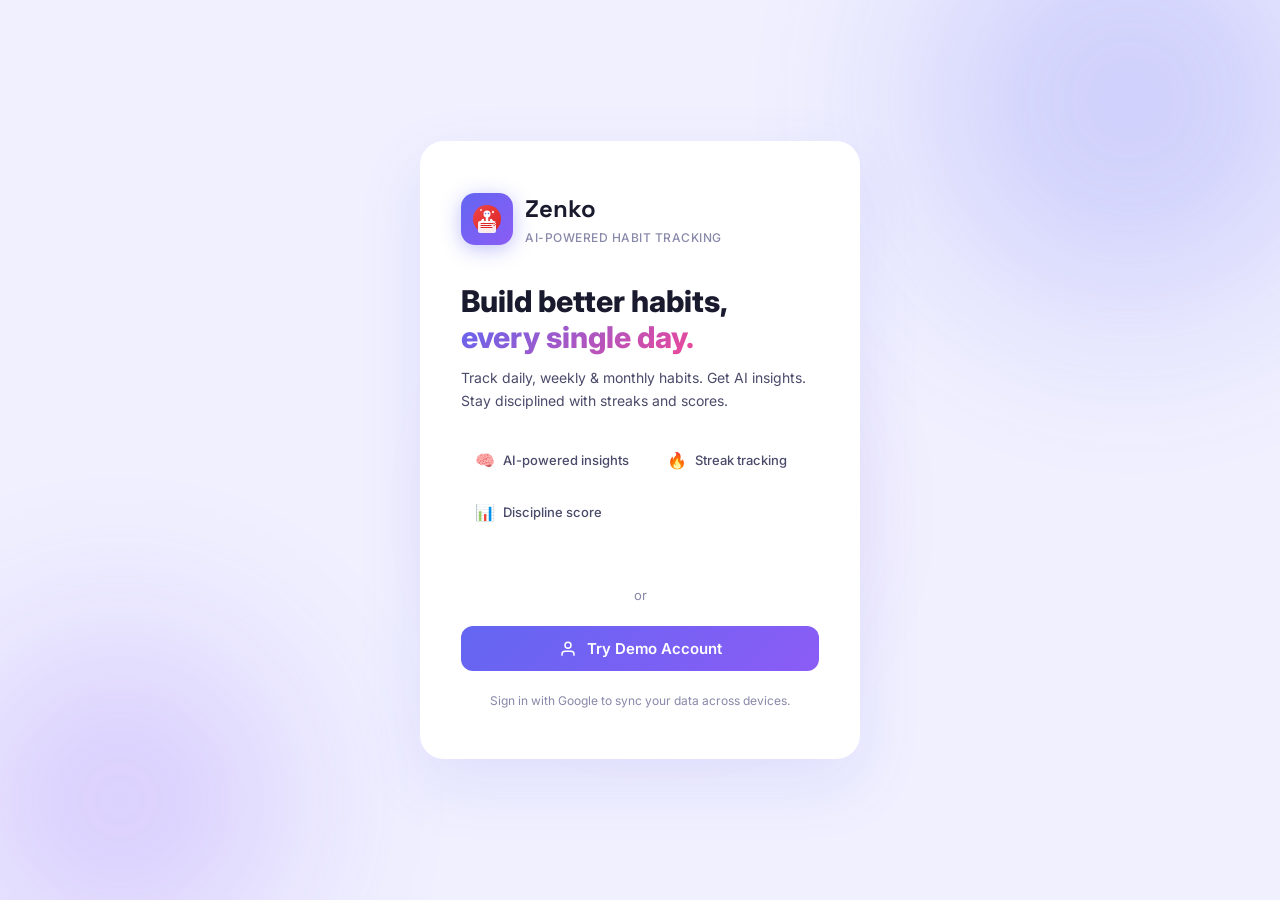
==== commit 76260436: "feat: complete social features with AI integration and gamification - Add SocialController for duels" ====
--- a/habit-tracker/index.html
+++ b/habit-tracker/index.html
@@ -345,6 +345,33 @@
             <div class="progress-dots" id="progressDots"></div>
           </div>
 
+          <!-- Social Activity Widget -->
+          <div class="card" id="socialDashCard" style="display:none">
+            <div class="card-header">
+              <h3 class="card-title">🌍 Social Activity</h3>
+              <button class="add-mini-btn" id="socialFromDash">View All</button>
+            </div>
+            <div class="social-dash-widget">
+              <div class="social-dash-stats">
+                <div class="sds-stat">
+                  <div class="sds-value" id="dashDuelsCount">0</div>
+                  <div class="sds-label">Active Duels</div>
+                </div>
+                <div class="sds-stat">
+                  <div class="sds-value" id="dashBondsCount">0</div>
+                  <div class="sds-label">Accountability Bonds</div>
+                </div>
+                <div class="sds-stat">
+                  <div class="sds-value" id="dashFeedCount">0</div>
+                  <div class="sds-label">Recent Completions</div>
+                </div>
+              </div>
+              <div class="social-dash-feed" id="dashSocialFeed">
+                <div class="feed-loading">Loading recent activity...</div>
+              </div>
+            </div>
+          </div>
+
           <!-- Two-column: Today's Habits + Weekly Heatmap -->
           <div class="dash-grid">
             <div class="card">
@@ -529,6 +556,30 @@
             </div>
             <div class="ai-result" id="alertResult" style="display:none"></div>
           </div>
+          <!-- AI Habit Generator -->
+          <div class="card ai-feature-card">
+            <div class="card-header">
+              <div><h3 class="card-title">✨ AI Habit Generator</h3><p class="card-subtitle">Generate personalized habit lists for any goal</p></div>
+            </div>
+            <div class="ai-select-row">
+              <select class="form-select" id="habitPersona" style="flex:1">
+                <option value="healthy person">🏃 Healthy Person</option>
+                <option value="disciplined athlete">💪 Disciplined Athlete</option>
+                <option value="mindful practitioner">🧘 Mindful Practitioner</option>
+                <option value="productive professional">💼 Productive Professional</option>
+                <option value="student">📚 Student</option>
+                <option value="entrepreneur">🚀 Entrepreneur</option>
+                <option value="creative">🎨 Creative</option>
+                <option value="elderly">👴 Elderly & Active</option>
+              </select>
+              <input type="number" class="form-input" id="habitCount" value="5" min="1" max="10" style="width:70px" title="Number of habits" />
+            </div>
+            <div class="ai-select-row" style="margin-top:12px">
+              <input type="text" class="form-input" id="habitContext" placeholder="Additional context (e.g., 'I have back pain', 'I work night shifts', 'I want to lose weight')" style="flex:1" />
+              <button class="ai-action-btn" id="generateHabitsBtn">Generate</button>
+            </div>
+            <div id="generatedHabitsList" style="margin-top:16px"></div>
+          </div>
           <!-- AI Chat -->
           <div class="ai-chat card">
             <h3 class="card-title">💬 Ask Your AI Coach</h3>
--- a/habit-tracker/style.css
+++ b/habit-tracker/style.css
@@ -90,20 +90,18 @@
 
 .auth-card{
   position:relative;z-index:1;
-  background:rgba(255,255,255,0.22);
-  backdrop-filter:blur(28px) saturate(180%);
-  -webkit-backdrop-filter:blur(28px) saturate(180%);
-  border:1px solid rgba(255,255,255,0.4);
-  border-radius:28px;
+  background:#ffffff;
+  border:1px solid var(--border);
+  border-radius:24px;
   padding:48px 40px;
   max-width:440px;width:90%;
-  box-shadow:0 24px 64px rgba(99,102,241,0.18),0 1px 0 rgba(255,255,255,0.6) inset;
+  box-shadow:0 24px 64px rgba(99,102,241,0.12);
   animation:slideUp 0.6s ease;
 }
 html[data-theme="dark"] .auth-card{
-  background:rgba(255,255,255,0.06);
+  background:#0f0f1a;
   border-color:rgba(255,255,255,0.1);
-  box-shadow:0 24px 64px rgba(0,0,0,0.4),0 1px 0 rgba(255,255,255,0.08) inset;
+  box-shadow:0 24px 64px rgba(0,0,0,0.5);
 }
 @keyframes slideUp{from{opacity:0;transform:translateY(30px);}to{opacity:1;transform:translateY(0);}}
 
@@ -121,13 +119,14 @@
 .auth-feature{
   display:flex;align-items:center;gap:8px;
   font-size:13px;font-weight:500;color:var(--text2);
-  background:rgba(255,255,255,0.3);
-  backdrop-filter:blur(8px);
-  -webkit-backdrop-filter:blur(8px);
-  border:1px solid rgba(255,255,255,0.4);
+  background:var(--bg3);
+  border:1px solid var(--border);
   padding:7px 13px;border-radius:20px;
 }
-html[data-theme="dark"] .auth-feature{background:rgba(255,255,255,0.06);border-color:rgba(255,255,255,0.1);}
+html[data-theme="dark"] .auth-feature{
+  background:rgba(255,255,255,0.06);
+  border-color:rgba(255,255,255,0.1);
+}
 .feat-icon{font-size:16px;}
 
 .google-btn{width:100%;display:flex;align-items:center;justify-content:center;gap:12px;padding:14px 24px;background:var(--bg2);border:2px solid var(--border);border-radius:12px;font-size:15px;font-weight:600;color:var(--text);transition:all var(--transition);}
@@ -176,14 +175,26 @@
 .sidebar-close:hover{background:rgba(255,255,255,0.15);}
 
 .sidebar-nav{flex:1;padding:16px 12px;display:flex;flex-direction:column;gap:4px;overflow-y:auto;}
-.nav-btn{display:flex;align-items:center;gap:12px;padding:11px 14px;border-radius:var(--radius-sm);color:var(--text2);font-size:14px;font-weight:500;transition:all var(--transition);position:relative;width:100%;text-align:left;}
-.nav-btn:hover{background:rgba(255,255,255,0.2);color:var(--text);backdrop-filter:blur(8px);}
-html[data-theme="dark"] .nav-btn:hover{background:rgba(255,255,255,0.07);}
+.nav-btn{
+  display:flex;align-items:center;gap:12px;
+  padding:11px 14px;border-radius:var(--radius-sm);
+  color:var(--text2);font-size:14px;font-weight:500;
+  transition:all var(--transition);position:relative;
+  width:100%;text-align:left;
+  background:transparent;border:1px solid transparent;
+}
+.nav-btn:hover{
+  background:var(--bg3);
+  color:var(--text);
+  border-color:var(--border);
+}
+html[data-theme="dark"] .nav-btn:hover{
+  background:rgba(255,255,255,0.07);
+  border-color:rgba(255,255,255,0.08);
+}
 .nav-btn.active{
-  background:rgba(99,102,241,0.15);
-  backdrop-filter:blur(8px);
-  -webkit-backdrop-filter:blur(8px);
-  border:1px solid rgba(99,102,241,0.25);
+  background:var(--primary-light);
+  border:1px solid var(--primary);
   color:var(--primary);font-weight:600;
 }
 .nav-btn.active svg{stroke:var(--primary);}
@@ -192,8 +203,17 @@
 
 .sidebar-bottom{padding:16px 12px;border-top:1px solid rgba(255,255,255,0.2);}
 html[data-theme="dark"] .sidebar-bottom{border-top-color:rgba(255,255,255,0.07);}
-.user-card{display:flex;align-items:center;gap:10px;padding:12px;border-radius:var(--radius-sm);margin-bottom:8px;background:rgba(255,255,255,0.15);backdrop-filter:blur(8px);border:1px solid rgba(255,255,255,0.2);}
-html[data-theme="dark"] .user-card{background:rgba(255,255,255,0.05);border-color:rgba(255,255,255,0.08);}
+.user-card{
+  display:flex;align-items:center;gap:10px;
+  padding:12px;border-radius:var(--radius-sm);
+  margin-bottom:8px;
+  background:var(--bg3);
+  border:1px solid var(--border);
+}
+html[data-theme="dark"] .user-card{
+  background:rgba(255,255,255,0.05);
+  border-color:rgba(255,255,255,0.08);
+}
 .user-avatar{width:36px;height:36px;border-radius:50%;object-fit:cover;border:2px solid var(--primary);box-shadow:0 0 12px rgba(99,102,241,0.4);}
 .user-name{font-size:13px;font-weight:600;color:var(--text);}
 .user-email{font-size:11px;color:var(--text3);white-space:nowrap;overflow:hidden;text-overflow:ellipsis;max-width:140px;}
@@ -206,16 +226,14 @@
 .topbar{
   display:flex;align-items:center;gap:16px;
   padding:16px 28px;
-  background:rgba(255,255,255,0.2);
-  backdrop-filter:blur(20px) saturate(160%);
-  -webkit-backdrop-filter:blur(20px) saturate(160%);
-  border-bottom:1px solid rgba(255,255,255,0.25);
+  background:#ffffff;
+  border-bottom:1px solid var(--border);
   position:sticky;top:0;z-index:100;
   box-shadow:0 2px 16px rgba(99,102,241,0.06);
 }
 html[data-theme="dark"] .topbar{
-  background:rgba(10,10,30,0.5);
-  border-bottom-color:rgba(255,255,255,0.07);
+  background:#0f0f1a;
+  border-bottom-color:rgba(255,255,255,0.1);
 }
 .menu-btn{display:none;padding:8px;border-radius:10px;color:var(--text2);}
 .menu-btn:hover{background:rgba(255,255,255,0.2);}
@@ -232,9 +250,8 @@
 .theme-btn{
   width:38px;height:38px;border-radius:10px;
   display:flex;align-items:center;justify-content:center;
-  background:rgba(255,255,255,0.25);
-  backdrop-filter:blur(8px);
-  border:1px solid rgba(255,255,255,0.3);
+  background:var(--bg2);
+  border:1px solid var(--border);
   color:var(--text2);transition:all var(--transition);
 }
 .theme-btn:hover{background:rgba(99,102,241,0.15);color:var(--primary);border-color:rgba(99,102,241,0.3);}
@@ -250,21 +267,19 @@
 .view.active{display:flex;}
 @keyframes fadeIn{from{opacity:0;transform:translateY(10px);}to{opacity:1;transform:translateY(0);}}
 
-/* GLASS CARDS */
+/* CARDS */
 .card{
-  background:rgba(255,255,255,0.3);
-  backdrop-filter:blur(20px) saturate(160%);
-  -webkit-backdrop-filter:blur(20px) saturate(160%);
-  border:1px solid rgba(255,255,255,0.45);
+  background:#ffffff;
+  border:1px solid var(--border);
   border-radius:var(--radius);
   padding:24px;
-  box-shadow:0 8px 32px rgba(99,102,241,0.1),0 1px 0 rgba(255,255,255,0.6) inset;
+  box-shadow:0 8px 32px rgba(99,102,241,0.08);
   transition:box-shadow var(--transition),transform var(--transition);
 }
 html[data-theme="dark"] .card{
-  background:rgba(255,255,255,0.05);
+  background:#12122a;
   border-color:rgba(255,255,255,0.08);
-  box-shadow:0 8px 32px rgba(0,0,0,0.3),0 1px 0 rgba(255,255,255,0.05) inset;
+  box-shadow:0 8px 32px rgba(0,0,0,0.3);
 }
 .card-header{display:flex;align-items:center;justify-content:space-between;margin-bottom:16px;}
 .card-title{font-size:15px;font-weight:700;color:var(--text);}
@@ -276,26 +291,29 @@
 @media(max-width:480px){.stats-grid{grid-template-columns:1fr 1fr;gap:12px;}}
 
 .stat-card{
-  background:rgba(255,255,255,0.28);
-  backdrop-filter:blur(20px) saturate(160%);
-  -webkit-backdrop-filter:blur(20px) saturate(160%);
-  border:1px solid rgba(255,255,255,0.4);
+  background:#ffffff;
+  border:1px solid var(--border);
   border-radius:var(--radius);
   padding:20px;
   display:flex;align-items:center;gap:16px;
-  box-shadow:0 8px 24px rgba(99,102,241,0.1),0 1px 0 rgba(255,255,255,0.5) inset;
+  box-shadow:0 8px 24px rgba(99,102,241,0.08);
   transition:all var(--transition);
 }
 html[data-theme="dark"] .stat-card{
-  background:rgba(255,255,255,0.05);
+  background:#12122a;
   border-color:rgba(255,255,255,0.08);
-  box-shadow:0 8px 24px rgba(0,0,0,0.25);
-}
-.stat-card:hover{transform:translateY(-3px);box-shadow:0 16px 40px rgba(99,102,241,0.18);}
-html[data-theme="dark"] .stat-card:hover{box-shadow:0 16px 40px rgba(0,0,0,0.4);}
+  box-shadow:0 8px 24px rgba(0,0,0,0.3);
+}
+.stat-card:hover{
+  transform:translateY(-3px);
+  box-shadow:0 16px 40px rgba(99,102,241,0.15);
+}
+html[data-theme="dark"] .stat-card:hover{
+  box-shadow:0 16px 40px rgba(0,0,0,0.4);
+}
 .stat-card.highlight{
-  border-color:rgba(99,102,241,0.4);
-  background:rgba(99,102,241,0.1);
+  border-color:var(--primary);
+  background:var(--primary-light);
   box-shadow:0 8px 32px rgba(99,102,241,0.2),0 0 0 1px rgba(99,102,241,0.15);
 }
 .stat-icon{width:48px;height:48px;border-radius:12px;display:flex;align-items:center;justify-content:center;flex-shrink:0;}
@@ -319,27 +337,103 @@
 .dash-grid{display:grid;grid-template-columns:1fr 1fr;gap:16px;}
 @media(max-width:768px){.dash-grid{grid-template-columns:1fr;}}
 
+/* SOCIAL DASHBOARD WIDGET */
+#socialDashCard{animation:fadeIn 0.3s ease;}
+.social-dash-widget{display:flex;flex-direction:column;gap:12px;}
+.social-dash-stats{display:grid;grid-template-columns:repeat(3,1fr);gap:12px;}
+.sds-stat{
+  text-align:center;padding:12px;border-radius:12px;
+  background:var(--bg2);
+  border:1px solid var(--border);
+  transition:all var(--transition);
+}
+html[data-theme="dark"] .sds-stat{
+  background:var(--bg3);
+  border-color:rgba(255,255,255,0.08);
+}
+.sds-stat:hover{
+  transform:translateY(-2px);
+  box-shadow:0 4px 12px rgba(99,102,241,0.15);
+}
+.sds-value{font-size:24px;font-weight:700;color:var(--primary);margin-bottom:4px;}
+.sds-label{font-size:11px;color:var(--text3);text-transform:uppercase;letter-spacing:0.5px;font-weight:600;}
+.social-dash-feed{max-height:200px;overflow-y:auto;display:flex;flex-direction:column;gap:8px;}
+.social-dash-feed::-webkit-scrollbar{width:6px;}
+.social-dash-feed::-webkit-scrollbar-track{background:transparent;}
+.social-dash-feed::-webkit-scrollbar-thumb{background:rgba(99,102,241,0.3);border-radius:3px;}
+.social-dash-feed::-webkit-scrollbar-thumb:hover{background:rgba(99,102,241,0.5);}
+.dash-feed-item{
+  display:flex;align-items:center;gap:10px;
+  padding:8px 10px;border-radius:8px;
+  background:var(--bg2);
+  border:1px solid var(--border);
+  transition:all var(--transition);
+}
+html[data-theme="dark"] .dash-feed-item{
+  background:var(--bg3);
+  border-color:rgba(255,255,255,0.06);
+}
+.dash-feed-item:hover{
+  background:var(--primary-light);
+  border-color:rgba(99,102,241,0.25);
+}
+.dash-feed-emoji{font-size:18px;flex-shrink:0;}
+.dash-feed-info{flex:1;min-width:0;}
+.dash-feed-main{font-size:12px;color:var(--text);font-weight:500;white-space:nowrap;overflow:hidden;text-overflow:ellipsis;}
+.dash-feed-sub{font-size:10px;color:var(--text3);margin-top:2px;}
+.dash-feed-time{font-size:10px;color:var(--text3);font-weight:600;flex-shrink:0;}
+
 /* DASH HABIT LIST */
 .dash-habits-list{display:flex;flex-direction:column;gap:8px;max-height:280px;overflow-y:auto;}
 .dash-habit-item{
   display:flex;align-items:center;gap:12px;padding:10px 12px;
   border-radius:10px;
-  background:rgba(255,255,255,0.2);
-  backdrop-filter:blur(8px);
-  border:1px solid rgba(255,255,255,0.25);
+  background:var(--bg2);
+  border:1px solid var(--border);
   transition:all var(--transition);cursor:pointer;
 }
-html[data-theme="dark"] .dash-habit-item{background:rgba(255,255,255,0.04);border-color:rgba(255,255,255,0.06);}
-.dash-habit-item:hover{background:rgba(255,255,255,0.35);transform:translateX(2px);}
-html[data-theme="dark"] .dash-habit-item:hover{background:rgba(255,255,255,0.08);}
+html[data-theme="dark"] .dash-habit-item{
+  background:var(--bg3);
+  border-color:rgba(255,255,255,0.06);
+}
+.dash-habit-item:hover{
+  background:var(--bg3);
+  transform:translateX(2px);
+}
+html[data-theme="dark"] .dash-habit-item:hover{
+  background:rgba(255,255,255,0.08);
+}
 .dash-habit-item.done{opacity:0.55;}
-.dh-check{width:22px;height:22px;border-radius:50%;border:2.5px solid rgba(255,255,255,0.4);display:flex;align-items:center;justify-content:center;flex-shrink:0;transition:all var(--transition);}
-.dh-check.checked{border-color:transparent;background:var(--green);box-shadow:0 0 10px rgba(34,197,94,0.4);}
-.dh-check.checked::after{content:'✓';color:white;font-size:11px;font-weight:700;}
+.dh-check{
+  width:22px;height:22px;border-radius:50%;
+  border:2.5px solid var(--border);
+  display:flex;align-items:center;justify-content:center;
+  flex-shrink:0;transition:all var(--transition);
+}
+.dh-check.checked{
+  border-color:transparent;
+  background:var(--green);
+  box-shadow:0 0 10px rgba(34,197,94,0.4);
+}
+.dh-check.checked::after{
+  content:'✓';color:white;font-size:11px;font-weight:700;
+}
 .dh-name{flex:1;font-size:13px;font-weight:500;color:var(--text);}
-.dh-freq{font-size:11px;color:var(--text3);padding:2px 8px;background:rgba(255,255,255,0.2);border-radius:20px;}
-.add-mini-btn{font-size:13px;font-weight:600;color:var(--primary);padding:6px 12px;border-radius:8px;background:rgba(99,102,241,0.1);backdrop-filter:blur(8px);transition:all var(--transition);border:1px solid rgba(99,102,241,0.2);}
-.add-mini-btn:hover{background:var(--primary);color:white;}
+.dh-freq{
+  font-size:11px;color:var(--text3);
+  padding:2px 8px;background:var(--bg3);
+  border-radius:20px;
+}
+.add-mini-btn{
+  font-size:13px;font-weight:600;color:var(--primary);
+  padding:6px 12px;border-radius:8px;
+  background:var(--primary-light);
+  border:1px solid var(--border);
+  transition:all var(--transition);
+}
+.add-mini-btn:hover{
+  background:var(--primary);color:white;
+}
 
 /* HEATMAP */
 .weekly-heatmap{display:grid;grid-template-columns:repeat(7,1fr);gap:4px;margin-top:4px;}
@@ -360,13 +454,21 @@
 .streak-item{
   display:flex;align-items:center;gap:12px;padding:12px 16px;
   border-radius:12px;
-  background:rgba(255,255,255,0.2);
-  backdrop-filter:blur(8px);
-  border:1px solid rgba(255,255,255,0.28);
-  transition:all var(--transition);
-}
-html[data-theme="dark"] .streak-item{background:rgba(255,255,255,0.04);border-color:rgba(255,255,255,0.07);}
-.streak-item:hover{transform:translateX(3px);background:rgba(255,255,255,0.32);}
+  background:var(--bg2);
+  border:1px solid var(--border);
+  transition:all var(--transition);
+}
+html[data-theme="dark"] .streak-item{
+  background:var(--bg3);
+  border-color:rgba(255,255,255,0.07);
+}
+.streak-item:hover{
+  transform:translateX(3px);
+  background:var(--bg3);
+}
+html[data-theme="dark"] .streak-item:hover{
+  background:rgba(255,255,255,0.08);
+}
 .streak-rank{font-size:18px;width:28px;text-align:center;}
 .streak-name{flex:1;font-size:14px;font-weight:600;color:var(--text);}
 .streak-bar-wrap{width:120px;height:6px;background:rgba(255,255,255,0.2);border-radius:20px;overflow:hidden;}
@@ -390,29 +492,44 @@
 .filter-tab{
   padding:8px 16px;border-radius:20px;font-size:13px;font-weight:600;
   color:var(--text2);
-  background:rgba(255,255,255,0.25);
-  backdrop-filter:blur(8px);
-  border:1.5px solid rgba(255,255,255,0.3);
-  transition:all var(--transition);
-}
-html[data-theme="dark"] .filter-tab{background:rgba(255,255,255,0.05);border-color:rgba(255,255,255,0.1);}
-.filter-tab.active{background:var(--primary);color:white;border-color:var(--primary);box-shadow:0 4px 16px rgba(99,102,241,0.35);}
-.filter-tab:hover:not(.active){border-color:var(--primary);color:var(--primary);background:rgba(99,102,241,0.08);}
+  background:var(--bg2);
+  border:1.5px solid var(--border);
+  transition:all var(--transition);
+}
+html[data-theme="dark"] .filter-tab{
+  background:var(--bg3);
+  border-color:var(--border);
+}
+.filter-tab.active{
+  background:var(--primary);color:white;
+  border-color:var(--primary);
+  box-shadow:0 4px 16px rgba(99,102,241,0.35);
+}
+.filter-tab:hover:not(.active){
+  border-color:var(--primary);
+  color:var(--primary);
+  background:var(--primary-light);
+}
 
 .habits-check-list{display:flex;flex-direction:column;gap:10px;}
 .habit-check-card{
-  background:rgba(255,255,255,0.28);
-  backdrop-filter:blur(16px) saturate(150%);
-  -webkit-backdrop-filter:blur(16px) saturate(150%);
-  border:1.5px solid rgba(255,255,255,0.4);
+  background:#ffffff;
+  border:1.5px solid var(--border);
   border-radius:var(--radius);
   padding:18px 20px;
   display:flex;align-items:center;gap:16px;
   transition:all var(--transition);
-  box-shadow:0 4px 16px rgba(99,102,241,0.08);
-}
-html[data-theme="dark"] .habit-check-card{background:rgba(255,255,255,0.05);border-color:rgba(255,255,255,0.08);}
-.habit-check-card:hover{border-color:rgba(99,102,241,0.4);transform:translateY(-2px);box-shadow:0 8px 28px rgba(99,102,241,0.16);}
+  box-shadow:0 4px 16px rgba(99,102,241,0.06);
+}
+html[data-theme="dark"] .habit-check-card{
+  background:#12122a;
+  border-color:rgba(255,255,255,0.08);
+}
+.habit-check-card:hover{
+  border-color:rgba(99,102,241,0.4);
+  transform:translateY(-2px);
+  box-shadow:0 8px 28px rgba(99,102,241,0.12);
+}
 .habit-check-card.completed{opacity:0.6;transform:scale(0.98);}
 .hcc-checkbox{width:28px;height:28px;border-radius:50%;border:2.5px solid rgba(255,255,255,0.4);display:flex;align-items:center;justify-content:center;cursor:pointer;transition:all 0.3s cubic-bezier(0.4, 0, 0.2, 1);flex-shrink:0;}
 html[data-theme="dark"] .hcc-checkbox{border-color:rgba(255,255,255,0.2);}
@@ -478,27 +595,46 @@
 ═══════════════════════════════════════ */
 .ai-header{background:linear-gradient(135deg,#1e1b4b,#312e81,#4c1d95);border-color:transparent;color:white;}
 .ai-header-content{display:flex;align-items:center;gap:16px;}
-.ai-avatar{width:52px;height:52px;border-radius:14px;background:rgba(255,255,255,0.15);display:flex;align-items:center;justify-content:center;flex-shrink:0;backdrop-filter:blur(10px);}
+.ai-avatar{
+  width:52px;height:52px;border-radius:14px;
+  background:var(--bg3);
+  display:flex;align-items:center;justify-content:center;
+  flex-shrink:0;
+}
 .ai-title{font-size:20px;font-weight:800;color:white;}
 .ai-subtitle{font-size:13px;color:rgba(255,255,255,0.7);margin-top:2px;min-height:20px;}
 .typewriter{border-right:2px solid rgba(255,255,255,0.7);animation:blink 0.75s step-end infinite;white-space:nowrap;overflow:hidden;display:inline-block;padding-right:4px;}
 @keyframes blink { 50% { border-color: transparent } }
-.refresh-ai-btn{display:flex;align-items:center;gap:8px;padding:8px 16px;border-radius:10px;background:rgba(255,255,255,0.15);color:white;font-size:13px;font-weight:600;transition:all var(--transition);margin-left:auto;border:1px solid rgba(255,255,255,0.2);}
-.refresh-ai-btn:hover{background:rgba(255,255,255,0.25);}
+.refresh-ai-btn{
+  display:flex;align-items:center;gap:8px;padding:8px 16px;
+  border-radius:10px;
+  background:var(--bg3);
+  color:white;font-size:13px;font-weight:600;
+  transition:all var(--transition);margin-left:auto;
+  border:1px solid rgba(255,255,255,0.1);
+}
+.refresh-ai-btn:hover{
+  background:var(--bg2);
+}
 
 .ai-grid{display:grid;grid-template-columns:repeat(2,1fr);gap:14px;}
 @media(max-width:640px){.ai-grid{grid-template-columns:1fr;}}
 .ai-insight-card{
-  background:rgba(255,255,255,0.22);
-  backdrop-filter:blur(16px);
-  -webkit-backdrop-filter:blur(16px);
-  border:1.5px solid rgba(255,255,255,0.35);
+  background:#ffffff;
+  border:1.5px solid var(--border);
   border-radius:var(--radius);padding:20px;
   transition:all var(--transition);
   box-shadow:0 4px 16px rgba(99,102,241,0.06);
 }
-html[data-theme="dark"] .ai-insight-card{background:rgba(255,255,255,0.04);border-color:rgba(255,255,255,0.07);}
-.ai-insight-card:hover{transform:translateY(-3px);box-shadow:0 12px 36px rgba(99,102,241,0.15);border-color:rgba(99,102,241,0.25);}
+html[data-theme="dark"] .ai-insight-card{
+  background:#12122a;
+  border-color:rgba(255,255,255,0.08);
+}
+.ai-insight-card:hover{
+  transform:translateY(-3px);
+  box-shadow:0 12px 36px rgba(99,102,241,0.12);
+  border-color:rgba(99,102,241,0.25);
+}
 .aic-header{display:flex;align-items:center;gap:10px;margin-bottom:12px;}
 .aic-icon{font-size:24px;width:44px;height:44px;border-radius:12px;display:flex;align-items:center;justify-content:center;background:var(--bg3);}
 .aic-type{font-size:11px;font-weight:700;letter-spacing:.5px;text-transform:uppercase;}
@@ -529,31 +665,44 @@
 .habits-toolbar{display:flex;gap:12px;align-items:center;flex-wrap:wrap;}
 .search-wrap{
   display:flex;align-items:center;gap:8px;padding:10px 14px;
-  background:rgba(255,255,255,0.3);
-  backdrop-filter:blur(12px);
-  border:1.5px solid rgba(255,255,255,0.4);
+  background:var(--bg2);
+  border:1.5px solid var(--border);
   border-radius:10px;flex:1;min-width:200px;
   transition:all var(--transition);
 }
-html[data-theme="dark"] .search-wrap{background:rgba(255,255,255,0.06);border-color:rgba(255,255,255,0.1);}
-.search-wrap:focus-within{border-color:rgba(99,102,241,0.4);box-shadow:0 0 0 3px rgba(99,102,241,0.1);}
+html[data-theme="dark"] .search-wrap{
+  background:var(--bg3);
+  border-color:var(--border);
+}
+.search-wrap:focus-within{
+  border-color:var(--primary);
+  box-shadow:0 0 0 3px var(--primary-light);
+}
 .search-wrap svg{color:var(--text3);flex-shrink:0;}
 .search-input{flex:1;background:transparent;color:var(--text);font-size:14px;}
 
 .all-habits-grid{display:grid;grid-template-columns:repeat(auto-fill,minmax(280px,1fr));gap:14px;}
 .habit-card{
-  background:rgba(255,255,255,0.28);
-  backdrop-filter:blur(16px) saturate(150%);
-  -webkit-backdrop-filter:blur(16px) saturate(150%);
-  border:1.5px solid rgba(255,255,255,0.4);
+  background:#ffffff;
+  border:1.5px solid var(--border);
   border-radius:var(--radius);padding:20px;
   transition:all var(--transition);
   position:relative;overflow:hidden;
-  box-shadow:0 4px 20px rgba(99,102,241,0.08);
-}
-html[data-theme="dark"] .habit-card{background:rgba(255,255,255,0.05);border-color:rgba(255,255,255,0.09);}
-.habit-card::before{content:'';position:absolute;top:0;left:0;right:0;height:4px;border-radius:16px 16px 0 0;}
-.habit-card:hover{transform:translateY(-4px);box-shadow:0 16px 40px rgba(99,102,241,0.18);border-color:rgba(99,102,241,0.3);}
+  box-shadow:0 4px 20px rgba(99,102,241,0.06);
+}
+html[data-theme="dark"] .habit-card{
+  background:#12122a;
+  border-color:rgba(255,255,255,0.08);
+}
+.habit-card::before{
+  content:'';position:absolute;top:0;left:0;right:0;
+  height:4px;border-radius:16px 16px 0 0;
+}
+.habit-card:hover{
+  transform:translateY(-4px);
+  box-shadow:0 16px 40px rgba(99,102,241,0.12);
+  border-color:rgba(99,102,241,0.25);
+}
 .hc-top{display:flex;align-items:flex-start;gap:12px;margin-bottom:14px;}
 .hc-emoji{font-size:26px;width:46px;height:46px;border-radius:12px;background:var(--bg3);display:flex;align-items:center;justify-content:center;flex-shrink:0;}
 .hc-info{flex:1;min-width:0;}
@@ -577,28 +726,40 @@
 /* ═══════════════════════════════════════
    MODAL
 ═══════════════════════════════════════ */
-.modal-overlay{position:fixed;inset:0;background:rgba(0,0,0,0.45);backdrop-filter:blur(12px);-webkit-backdrop-filter:blur(12px);z-index:500;display:none;align-items:center;justify-content:center;padding:20px;}
+.modal-overlay{
+  position:fixed;inset:0;
+  background:rgba(0,0,0,0.5);
+  z-index:500;
+  display:none;
+  align-items:center;
+  justify-content:center;
+  padding:20px;
+}
 .modal-overlay.open{display:flex;animation:fadeIn .2s ease;}
 .modal-box{
-  background:rgba(255,255,255,0.28);
-  backdrop-filter:blur(32px) saturate(180%);
-  -webkit-backdrop-filter:blur(32px) saturate(180%);
-  border:1px solid rgba(255,255,255,0.45);
-  border-radius:24px;padding:28px;
+  background:#ffffff;
+  border:1px solid var(--border);
+  border-radius:20px;
+  padding:28px;
   max-width:520px;width:100%;max-height:90vh;overflow-y:auto;
-  box-shadow:0 32px 80px rgba(0,0,0,0.2),0 1px 0 rgba(255,255,255,0.7) inset;
+  box-shadow:0 24px 80px rgba(0,0,0,0.25);
   animation:slideUp .3s ease;
 }
 html[data-theme="dark"] .modal-box{
-  background:rgba(15,15,35,0.7);
-  border-color:rgba(255,255,255,0.08);
-  box-shadow:0 32px 80px rgba(0,0,0,0.5);
+  background:#12122a;
+  border-color:rgba(255,255,255,0.12);
+  box-shadow:0 24px 80px rgba(0,0,0,0.6);
 }
 .modal-sm{max-width:380px;}
 .modal-header{display:flex;align-items:center;justify-content:space-between;margin-bottom:24px;}
 .modal-title{font-size:18px;font-weight:700;color:var(--text);}
-.modal-close{width:32px;height:32px;border-radius:8px;display:flex;align-items:center;justify-content:center;color:var(--text2);transition:all var(--transition);}
-.modal-close:hover{background:var(--bg3);color:var(--text);}
+.modal-close{
+  width:32px;height:32px;border-radius:10px;
+  display:flex;align-items:center;justify-content:center;
+  color:var(--text2);transition:all var(--transition);
+  background:var(--bg3);
+}
+.modal-close:hover{background:var(--primary-light);color:var(--primary);}
 .modal-footer{display:flex;gap:10px;justify-content:flex-end;margin-top:24px;}
 
 .modal-form{display:flex;flex-direction:column;gap:16px;}
@@ -607,52 +768,114 @@
 @media(max-width:480px){.form-row{grid-template-columns:1fr;}}
 .form-label{font-size:13px;font-weight:600;color:var(--text2);}
 .form-input{
-  padding:11px 14px;border-radius:10px;
-  background:rgba(255,255,255,0.3);
-  backdrop-filter:blur(8px);
-  border:1.5px solid rgba(255,255,255,0.4);
+  padding:12px 14px;border-radius:12px;
+  background:var(--bg2);
+  border:1.5px solid var(--border);
   color:var(--text);font-size:14px;
   transition:all var(--transition);
 }
-html[data-theme="dark"] .form-input{background:rgba(255,255,255,0.06);border-color:rgba(255,255,255,0.1);}
-.form-input:focus{border-color:rgba(99,102,241,0.5);box-shadow:0 0 0 3px rgba(99,102,241,0.12);background:rgba(255,255,255,0.4);}
+html[data-theme="dark"] .form-input{
+  background:var(--bg3);
+  border-color:var(--border);
+}
+.form-input:focus{
+  border-color:var(--primary);
+  box-shadow:0 0 0 4px var(--primary-light);
+}
 .form-textarea{resize:vertical;min-height:72px;}
 .form-select{
-  padding:11px 14px;border-radius:10px;
-  background:rgba(255,255,255,0.3);
-  backdrop-filter:blur(8px);
-  border:1.5px solid rgba(255,255,255,0.4);
+  padding:12px 14px;border-radius:12px;
+  background:var(--bg2);
+  border:1.5px solid var(--border);
   color:var(--text);font-size:14px;cursor:pointer;
 }
-html[data-theme="dark"] .form-select{background:rgba(255,255,255,0.06);border-color:rgba(255,255,255,0.1);}
-.form-select:focus{border-color:rgba(99,102,241,0.5);}
+html[data-theme="dark"] .form-select{
+  background:var(--bg3);
+  border-color:var(--border);
+}
+.form-select:focus{
+  border-color:var(--primary);
+  box-shadow:0 0 0 4px var(--primary-light);
+}
 
 .input-with-emoji{display:flex;gap:8px;align-items:center;}
-.emoji-picker-btn{width:44px;height:44px;border-radius:10px;background:var(--bg3);border:1.5px solid var(--border);font-size:20px;cursor:pointer;transition:all var(--transition);flex-shrink:0;}
+.emoji-picker-btn{
+  width:48px;height:48px;border-radius:12px;
+  background:var(--bg3);
+  border:1.5px solid var(--border);
+  font-size:24px;cursor:pointer;
+  transition:all var(--transition);flex-shrink:0;
+}
 .emoji-picker-btn:hover{border-color:var(--primary);}
-.emoji-grid{display:grid;grid-template-columns:repeat(8,1fr);gap:6px;padding:12px;background:var(--bg2);border:1.5px solid var(--border);border-radius:12px;margin-top:4px;}
-.emoji-opt{font-size:20px;padding:6px;border-radius:8px;cursor:pointer;text-align:center;transition:background var(--transition);}
+.emoji-grid{
+  display:grid;grid-template-columns:repeat(8,1fr);gap:6px;
+  padding:12px;background:var(--bg2);
+  border:1.5px solid var(--border);
+  border-radius:12px;margin-top:4px;
+}
+.emoji-opt{
+  font-size:20px;padding:8px;
+  border-radius:8px;cursor:pointer;text-align:center;
+  transition:all var(--transition);
+}
 .emoji-opt:hover{background:var(--bg3);}
 
 .freq-pills{display:flex;gap:8px;}
 .freq-pill{flex:1;}
 .freq-pill input{display:none;}
-.freq-pill span{display:block;text-align:center;padding:9px 10px;border-radius:10px;border:1.5px solid var(--border);font-size:13px;font-weight:600;color:var(--text2);cursor:pointer;transition:all var(--transition);}
-.freq-pill input:checked+span{background:var(--primary);color:white;border-color:var(--primary);}
+.freq-pill span{
+  display:block;text-align:center;padding:11px 10px;
+  border-radius:12px;border:1.5px solid var(--border);
+  font-size:13px;font-weight:600;color:var(--text2);
+  cursor:pointer;transition:all var(--transition);
+}
+.freq-pill input:checked+span{
+  background:var(--primary);color:white;border-color:var(--primary);
+  box-shadow:0 4px 12px var(--primary-light);
+}
 .freq-pill span:hover{border-color:var(--primary);}
 
 .color-picker{display:flex;gap:10px;flex-wrap:wrap;}
-.color-dot{width:34px;height:34px;border-radius:50%;cursor:pointer;transition:all var(--transition);border:3px solid transparent;}
-.color-dot:hover{transform:scale(1.15);}
-.color-dot.selected{border-color:white;box-shadow:0 0 0 3px var(--primary),0 4px 12px rgba(99,102,241,0.4);}
+.color-dot{
+  width:36px;height:36px;border-radius:50%;
+  cursor:pointer;transition:all var(--transition);
+  border:3px solid transparent;
+  box-shadow:0 2px 8px rgba(0,0,0,0.15);
+}
+.color-dot:hover{transform:scale(1.12);}
+.color-dot.selected{
+  border-color:white;
+  box-shadow:0 0 0 3px var(--primary),0 4px 12px rgba(99,102,241,0.4);
+}
 
 /* BUTTONS */
-.btn-primary{padding:10px 20px;border-radius:10px;background:linear-gradient(135deg,#6366f1,#8b5cf6);color:white;font-size:14px;font-weight:600;transition:all var(--transition);}
-.btn-primary:hover{transform:translateY(-1px);box-shadow:0 6px 20px rgba(99,102,241,0.35);}
-.btn-secondary{padding:10px 20px;border-radius:10px;background:var(--bg3);color:var(--text2);font-size:14px;font-weight:600;border:1.5px solid var(--border);transition:all var(--transition);}
+.btn-primary{
+  padding:12px 24px;border-radius:12px;
+  background:linear-gradient(135deg,#6366f1,#8b5cf6);
+  color:white;font-size:14px;font-weight:600;
+  transition:all var(--transition);
+}
+.btn-primary:hover{
+  transform:translateY(-1px);
+  box-shadow:0 6px 20px rgba(99,102,241,0.35);
+}
+.btn-primary:active{transform:translateY(0);}
+.btn-secondary{
+  padding:12px 24px;border-radius:12px;
+  background:var(--bg3);
+  color:var(--text2);font-size:14px;font-weight:600;
+  border:1.5px solid var(--border);
+  transition:all var(--transition);
+}
 .btn-secondary:hover{border-color:var(--primary);color:var(--primary);}
-.btn-danger{padding:10px 20px;border-radius:10px;background:var(--red);color:white;font-size:14px;font-weight:600;transition:all var(--transition);}
-.btn-danger:hover{background:#6366f1;}
+.btn-danger{
+  padding:12px 24px;border-radius:12px;
+  background:var(--red);color:white;
+  font-size:14px;font-weight:600;
+  transition:all var(--transition);
+}
+.btn-danger:hover{background:#dc2626;}
+.btn-secondary:active, .btn-primary:active{opacity:0.9;}
 .mt-2{margin-top:8px;}
 
 /* DELETE MODAL */
@@ -734,14 +957,16 @@
 .ai-select-row{display:flex;gap:10px;align-items:center;margin-top:14px;flex-wrap:wrap;}
 .ai-result{
   margin-top:16px;padding:16px 20px;
-  background:rgba(255,255,255,0.2);
-  backdrop-filter:blur(12px);
-  border:1px solid rgba(255,255,255,0.3);
+  background:var(--bg2);
+  border:1px solid var(--border);
   border-radius:14px;
   font-size:13px;line-height:1.75;color:var(--text);
   animation:fadeIn .3s ease;
 }
-html[data-theme="dark"] .ai-result{background:rgba(255,255,255,0.04);border-color:rgba(255,255,255,0.07);}
+html[data-theme="dark"] .ai-result{
+  background:var(--bg3);
+  border-color:rgba(255,255,255,0.07);
+}
 .ai-result h2,.ai-result h3{color:var(--text);margin:.8em 0 .4em;}
 .ai-result h2{font-size:16px;font-weight:700;}
 .ai-result h3{font-size:14px;font-weight:700;}
@@ -757,12 +982,14 @@
 .social-tab{
   padding:10px 20px;border-radius:20px;font-size:13px;font-weight:700;
   color:var(--text2);
-  background:rgba(255,255,255,0.25);
-  backdrop-filter:blur(8px);
-  border:1.5px solid rgba(255,255,255,0.3);
-  transition:all var(--transition);
-}
-html[data-theme="dark"] .social-tab{background:rgba(255,255,255,0.05);border-color:rgba(255,255,255,0.1);}
+  background:var(--bg2);
+  border:1.5px solid var(--border);
+  transition:all var(--transition);
+}
+html[data-theme="dark"] .social-tab{
+  background:var(--bg3);
+  border-color:var(--border);
+}
 .social-tab.active{background:linear-gradient(135deg,#6366f1,#8b5cf6);color:white;border-color:transparent;box-shadow:0 4px 16px rgba(99,102,241,0.35);}
 .social-panel{display:none;}
 .social-panel.active{display:flex;flex-direction:column;gap:16px;}
@@ -775,13 +1002,15 @@
 .feed-loading{padding:20px;text-align:center;color:var(--text3);font-size:14px;}
 .feed-item{
   display:flex;align-items:center;gap:12px;padding:12px 16px;
-  background:rgba(255,255,255,0.2);
-  backdrop-filter:blur(8px);
-  border:1px solid rgba(255,255,255,0.28);
+  background:var(--bg2);
+  border:1px solid var(--border);
   border-radius:12px;
   animation:slideInLeft .3s ease;
 }
-html[data-theme="dark"] .feed-item{background:rgba(255,255,255,0.04);border-color:rgba(255,255,255,0.06);}
+html[data-theme="dark"] .feed-item{
+  background:var(--bg3);
+  border-color:rgba(255,255,255,0.06);
+}
 @keyframes slideInLeft{from{opacity:0;transform:translateX(-12px);}to{opacity:1;transform:translateX(0);}}
 .feed-emoji{font-size:22px;width:36px;text-align:center;}
 .feed-info{flex:1;}
@@ -797,12 +1026,14 @@
 /* Duel Card */
 .duel-card{
   padding:16px 20px;
-  background:linear-gradient(90deg, rgba(99,102,241,0.05) 0%, rgba(255,255,255,1) 50%, rgba(236,72,153,0.05) 100%);
-  backdrop-filter:blur(12px);
-  border:1px solid rgba(0,0,0,0.08);
+  background:var(--bg2);
+  border:1px solid var(--border);
   border-radius:14px;margin-bottom:10px;
 }
-html[data-theme="dark"] .duel-card{background:rgba(255,255,255,0.04);border-color:rgba(255,255,255,0.08);}
+html[data-theme="dark"] .duel-card{
+  background:var(--bg3);
+  border-color:rgba(255,255,255,0.08);
+}
 .duel-header{display:flex;align-items:center;justify-content:space-between;margin-bottom:12px;}
 .duel-title{font-size:14px;font-weight:700;color:var(--text);}
 .duel-status{padding:3px 10px;border-radius:20px;font-size:11px;font-weight:700;}
@@ -823,15 +1054,22 @@
 /* Bond Card */
 .bond-card{
   padding:16px 20px;
-  background:rgba(255,255,255,0.2);
-  backdrop-filter:blur(12px);
-  border:1.5px solid rgba(255,255,255,0.3);
+  background:var(--bg2);
+  border:1.5px solid var(--border);
   border-radius:14px;margin-bottom:10px;
 }
-html[data-theme="dark"] .bond-card{background:rgba(255,255,255,0.04);border-color:rgba(255,255,255,0.08);}
+html[data-theme="dark"] .bond-card{
+  background:var(--bg3);
+  border-color:rgba(255,255,255,0.08);
+}
 .bond-title{font-size:14px;font-weight:700;color:var(--text);margin-bottom:12px;}
 .bond-users{display:flex;align-items:center;gap:10px;flex-wrap:wrap;}
-.bond-user{flex:1;min-width:100px;text-align:center;padding:10px;border-radius:10px;background:rgba(255,255,255,0.15);border:1px solid rgba(255,255,255,0.2);}
+.bond-user{
+  flex:1;min-width:100px;text-align:center;
+  padding:10px;border-radius:10px;
+  background:var(--bg3);
+  border:1px solid var(--border);
+}
 .bond-user-name{font-size:12px;font-weight:700;color:var(--text);}
 .bond-user-streak{font-size:18px;font-weight:800;color:var(--orange);}
 .bond-plus{font-size:20px;color:var(--text3);}
@@ -869,19 +1107,30 @@
 @media(max-width:600px){.skill-trees-grid{grid-template-columns:1fr;}}
 .skill-tree{
   padding:20px 16px;text-align:center;
-  background:rgba(255,255,255,0.2);
-  backdrop-filter:blur(12px);
-  border:1.5px solid rgba(255,255,255,0.3);
+  background:var(--bg2);
+  border:1.5px solid var(--border);
   border-radius:16px;
   transition:all var(--transition);
 }
-html[data-theme="dark"] .skill-tree{background:rgba(255,255,255,0.04);border-color:rgba(255,255,255,0.08);}
-.skill-tree:hover{transform:translateY(-3px);box-shadow:0 12px 32px rgba(99,102,241,0.15);}
+html[data-theme="dark"] .skill-tree{
+  background:var(--bg3);
+  border-color:rgba(255,255,255,0.08);
+}
+.skill-tree:hover{
+  transform:translateY(-3px);
+  box-shadow:0 12px 32px rgba(99,102,241,0.12);
+}
 .skill-tree-icon{font-size:36px;margin-bottom:8px;}
 .skill-tree-name{font-size:14px;font-weight:700;color:var(--text);margin-bottom:4px;}
 .skill-tree-level{font-size:12px;font-weight:700;color:var(--primary);margin-bottom:10px;}
-.skill-bar-track{width:100%;height:6px;background:rgba(255,255,255,0.2);border-radius:20px;margin-bottom:10px;overflow:hidden;}
-html[data-theme="dark"] .skill-bar-track{background:rgba(255,255,255,0.06);}
+.skill-bar-track{
+  width:100%;height:6px;
+  background:var(--bg3);
+  border-radius:20px;margin-bottom:10px;overflow:hidden;
+}
+html[data-theme="dark"] .skill-bar-track{
+  background:rgba(255,255,255,0.06);
+}
 .skill-bar-fill{height:100%;border-radius:20px;transition:width .8s ease;}
 .skill-unlocks{font-size:11px;color:var(--text3);}
 
@@ -896,14 +1145,19 @@
 .quests-grid{display:flex;flex-direction:column;gap:12px;margin-top:12px;}
 .quest-card{
   display:flex;align-items:center;gap:16px;padding:16px 20px;
-  background:rgba(255,255,255,0.22);
-  backdrop-filter:blur(12px);
-  border:1.5px solid rgba(255,255,255,0.32);
+  background:var(--bg2);
+  border:1.5px solid var(--border);
   border-radius:14px;
   transition:all var(--transition);
 }
-html[data-theme="dark"] .quest-card{background:rgba(255,255,255,0.04);border-color:rgba(255,255,255,0.08);}
-.quest-card:hover{transform:translateX(4px);border-color:rgba(99,102,241,0.35);}
+html[data-theme="dark"] .quest-card{
+  background:var(--bg3);
+  border-color:rgba(255,255,255,0.08);
+}
+.quest-card:hover{
+  transform:translateX(4px);
+  border-color:rgba(99,102,241,0.3);
+}
 .quest-card.done{opacity:0.55;}
 .quest-emoji{font-size:28px;width:44px;text-align:center;flex-shrink:0;}
 .quest-info{flex:1;}
@@ -933,22 +1187,29 @@
 
 /* AI Chat glass style */
 .ai-msg .chat-bubble{
-  background:rgba(255,255,255,0.25);
-  backdrop-filter:blur(8px);
-  border:1px solid rgba(255,255,255,0.3);
+  background:var(--bg2);
+  border:1px solid var(--border);
   border-bottom-left-radius:4px;
   color:var(--text);
 }
-html[data-theme="dark"] .ai-msg .chat-bubble{background:rgba(255,255,255,0.06);border-color:rgba(255,255,255,0.08);}
+html[data-theme="dark"] .ai-msg .chat-bubble{
+  background:var(--bg3);
+  border-color:rgba(255,255,255,0.08);
+}
 .chat-input{
   flex:1;padding:12px 16px;border-radius:12px;
-  background:rgba(255,255,255,0.3);
-  backdrop-filter:blur(8px);
-  border:1.5px solid rgba(255,255,255,0.4);
+  background:var(--bg2);
+  border:1.5px solid var(--border);
   color:var(--text);font-size:14px;transition:all var(--transition);
 }
-html[data-theme="dark"] .chat-input{background:rgba(255,255,255,0.06);border-color:rgba(255,255,255,0.1);}
-.chat-input:focus{border-color:rgba(99,102,241,0.5);}
+html[data-theme="dark"] .chat-input{
+  background:var(--bg3);
+  border-color:var(--border);
+}
+.chat-input:focus{
+  border-color:var(--primary);
+  box-shadow:0 0 0 3px var(--primary-light);
+}
 /* Typing indicator — bouncing dots */
 .chat-typing{display:flex;align-items:center;gap:5px;padding:12px 16px!important;}
 .chat-typing span{width:8px;height:8px;border-radius:50%;background:var(--primary);opacity:0.6;animation:bounce-dot 1.2s infinite ease-in-out;}
